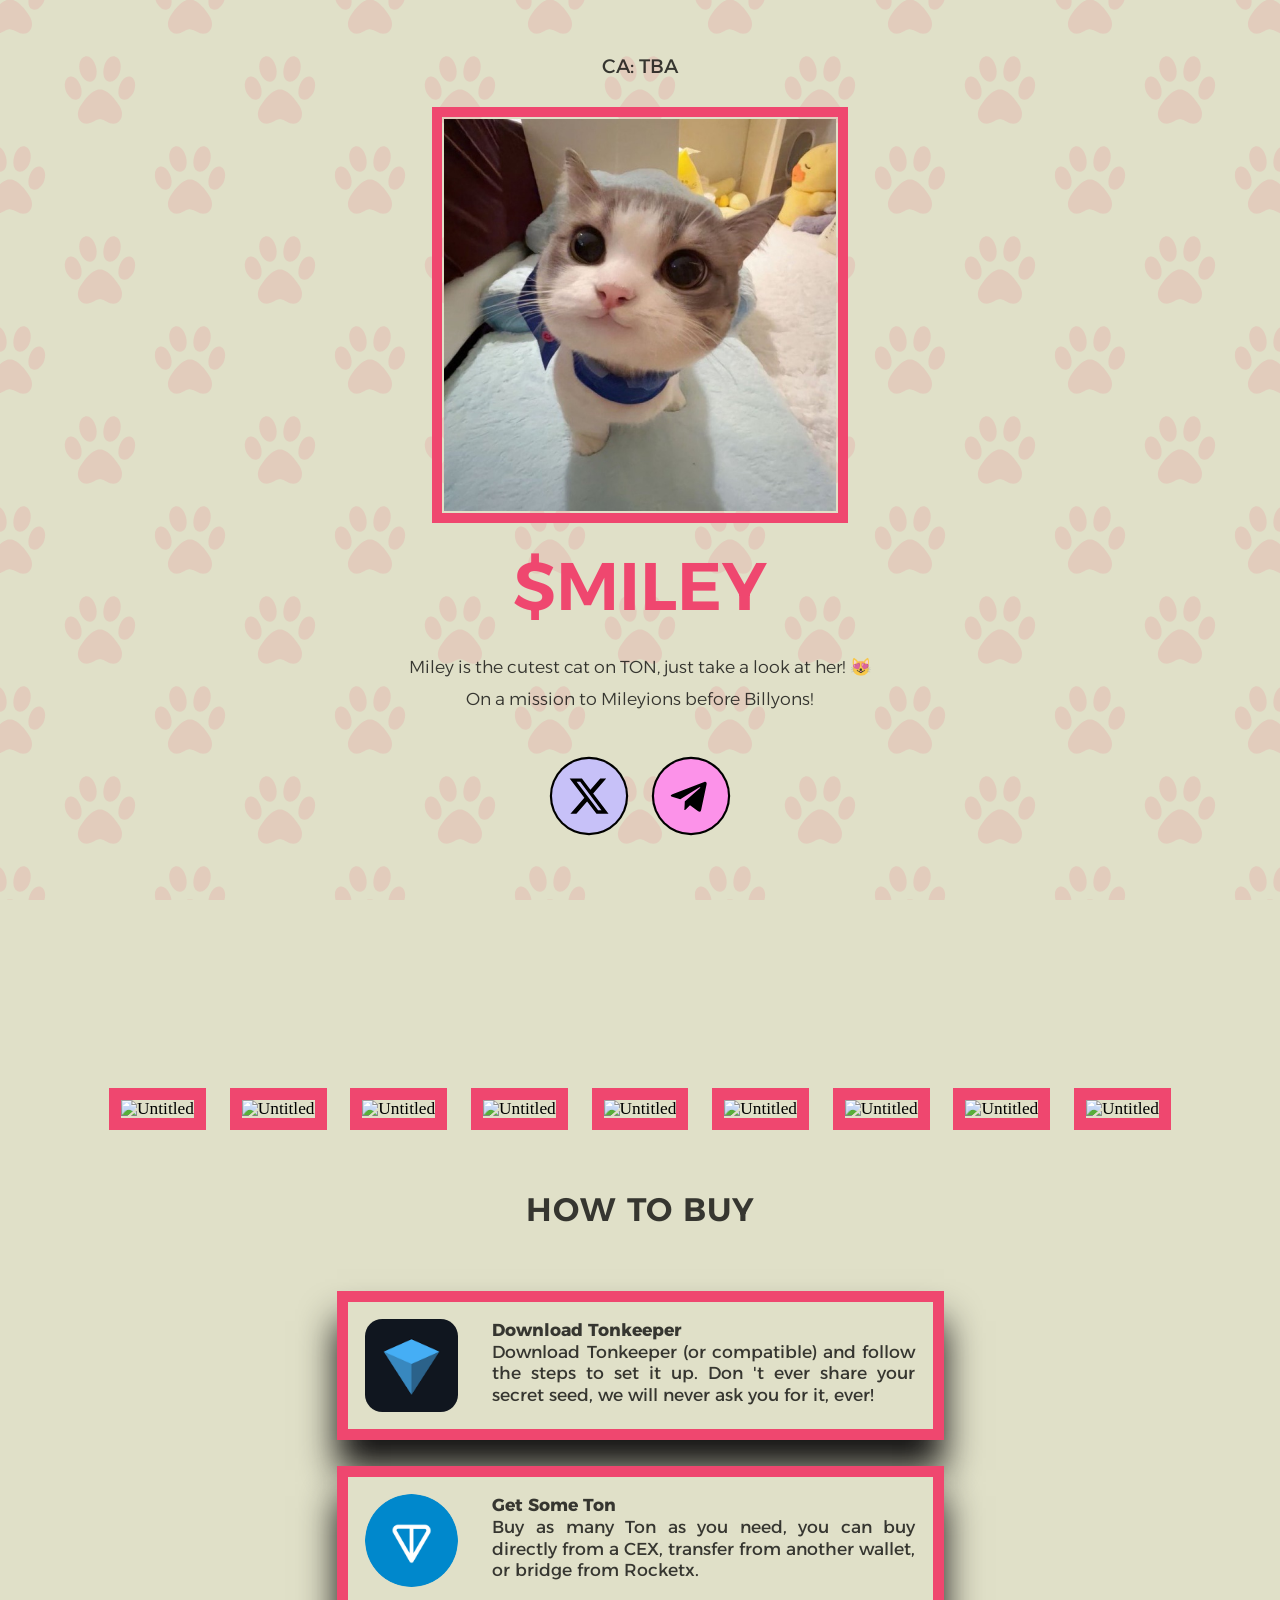
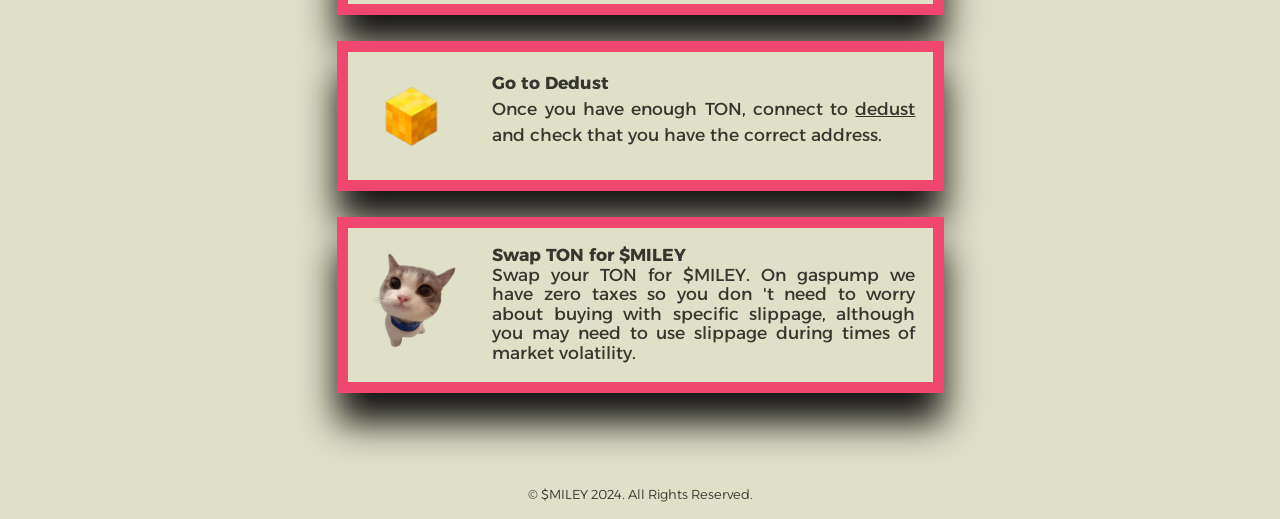
==== index.html @ 4795618c "minor fixes" ====
<!DOCTYPE HTML>
<html lang="en">
    <head>
        <title>miley</title>
        <meta charset="utf-8"/>
        <meta name="viewport" content="width=device-width,initial-scale=1"/>
        <meta name="color-scheme" content="light only"/>
        <meta name="description" content="miley on TON is here!"/>
        <meta property="og:site_name" content="miley"/>
        <meta property="og:title" content="miley"/>
        <meta property="og:type" content="website"/>
        <meta property="og:description" content="miley on TON is here!"/>
        <meta property="og:image" content="https://mileycat.carrd.co/assets/images/card.jpg?v=308803d4"/>
        <meta property="og:image:type" content="image/jpeg"/>
        <meta property="og:image:width" content="1280"/>
        <meta property="og:image:height" content="800"/>
        <meta property="og:url" content="https://mileycat.carrd.co"/>
        <meta property="twitter:card" content="summary_large_image"/>
        <link rel="canonical" href="https://mileycat.carrd.co"/>
        <link href="https://fonts.googleapis.com/css2?display=swap&family=Alexandria:ital,wght@0,300;0,400;0,600;0,700;0,900;1,300;1,400;1,600;1,700;1,900" rel="stylesheet" type="text/css"/>
        <style>
            html,body,div,span,applet,object,iframe,h1,h2,h3,h4,h5,h6,p,blockquote,pre,a,abbr,acronym,address,big,cite,code,del,dfn,em,img,ins,kbd,q,s,samp,small,strike,strong,sub,sup,tt,var,b,u,i,center,dl,dt,dd,ol,ul,li,fieldset,form,label,legend,table,caption,tbody,tfoot,thead,tr,th,td,article,aside,canvas,details,embed,figure,figcaption,footer,header,hgroup,menu,nav,output,ruby,section,summary,time,mark,audio,video {
                margin: 0;
                padding: 0;
                border: 0;
                font-size: 100%;
                font: inherit;
                vertical-align: baseline;
            }

            article,aside,details,figcaption,figure,footer,header,hgroup,menu,nav,section {
                display: block;
            }

            body {
                line-height: 1;
            }

            ol,ul {
                list-style: none;
            }

            blockquote,q {
                quotes: none;
            }

            blockquote:before,blockquote:after,q:before,q:after {
                content: '';
                content: none;
            }

            table {
                border-collapse: collapse;
                border-spacing: 0;
            }

            body {
                -webkit-text-size-adjust: none
            }

            mark {
                background-color: transparent;
                color: inherit
            }

            input::-moz-focus-inner {
                border: 0;
                padding: 0
            }

            input[type="text"],input[type="email"],select,textarea {
                -moz-appearance: none;
                -webkit-appearance: none;
                -ms-appearance: none;
                appearance: none
            }

            *, *:before, *:after {
                box-sizing: border-box;
            }

            body {
                line-height: 1.0;
                min-height: var(--viewport-height);
                min-width: 320px;
                overflow-x: hidden;
                word-wrap: break-word;
                background-color: #E0E0C8;
            }

            body:before {
                background-attachment: scroll;
                content: '';
                display: block;
                height: var(--background-height);
                left: 0;
                pointer-events: none;
                position: fixed;
                top: 0;
                transform: scale(1);
                width: 100vw;
                z-index: 0;
                background-image: url('data:image/svg+xml;charset=utf8,%3Csvg%20width%3D%22512%22%20height%3D%22512%22%20viewBox%3D%220%200%20512%20512%22%20xmlns%3D%22http%3A%2F%2Fwww.w3.org%2F2000%2Fsvg%22%3E%20%3Cstyle%20type%3D%22text%2Fcss%22%3E%20path%20%7B%20fill%3A%20rgba(239,71,111,0.129)%3B%20fill-rule%3A%20evenodd%3B%20clip-rule%3A%20evenodd%3B%20%7D%20%3C%2Fstyle%3E%20%3Cpath%20d%3D%22M352.9%2C258.5c-6.6%2C17.7-21.7%2C28.4-33.6%2C23.9c-11.9-4.5-13.8-22.4-7.2-40.1c6.6-17.7%2C19.3-28.4%2C31.2-23.9%20C355.2%2C222.9%2C359.5%2C240.8%2C352.9%2C258.5z%20M280.1%2C231.8c-13.3-3.4-17.5-22.2-12.5-41.8s17.6-32.8%2C30.9-29.4%20c13.3%2C3.4%2C19.9%2C22.2%2C14.8%2C41.8C308.2%2C222.1%2C293.3%2C235.2%2C280.1%2C231.8z%20M261.6%2C254.6c11.8%2C4.4%2C26.9%2C11.8%2C48%2C44.1%20c21.2%2C32.3-0.7%2C50.2-7.4%2C51.9s-14%2C3.2-30.9-6.4c-7.6-4.3-12.4-4.9-15.4-5.4c-3%2C0.5-7.8%2C1.1-15.4%2C5.4c-16.9%2C9.5-24.2%2C8.1-30.9%2C6.4%20s-28.5-19.7-7.4-51.9s36.3-39.7%2C48-44.1C251.4%2C254.3%2C260.6%2C254.3%2C261.6%2C254.6z%20M231.9%2C231.8c-13.3%2C3.4-28.1-9.7-33.2-29.4%20c-5.1-19.7%2C1.5-38.4%2C14.8-41.8c13.3-3.4%2C25.8%2C9.7%2C30.9%2C29.4C249.5%2C209.7%2C245.2%2C228.4%2C231.9%2C231.8z%20M192.7%2C282.4%20c-11.9%2C4.5-26.9-6.2-33.6-23.9c-6.6-17.7-2.4-35.6%2C9.5-40.1c11.9-4.5%2C24.6%2C6.2%2C31.2%2C23.9C206.6%2C260%2C204.6%2C277.9%2C192.7%2C282.4z%22%2F%3E%20%3Cpath%20d%3D%22M96.9%2C2.5c-6.6%2C17.7-21.7%2C28.4-33.6%2C23.9C51.4%2C21.9%2C49.4%2C4%2C56.1-13.7c6.6-17.7%2C19.3-28.4%2C31.2-23.9%20C99.2-33.1%2C103.5-15.2%2C96.9%2C2.5z%20M24.1-24.2C10.8-27.6%2C6.5-46.3%2C11.6-66s17.6-32.8%2C30.9-29.4C55.8-92%2C62.4-73.2%2C57.3-53.6%20C52.2-33.9%2C37.3-20.8%2C24.1-24.2z%20M5.6-1.4c11.8%2C4.4%2C26.9%2C11.8%2C48%2C44.1S53%2C92.9%2C46.3%2C94.7s-14%2C3.2-30.9-6.4C7.8%2C84%2C3%2C83.4%2C0%2C82.9%20c-3%2C0.5-7.8%2C1.1-15.4%2C5.4c-16.9%2C9.5-24.2%2C8.1-30.9%2C6.4S-74.8%2C75-53.7%2C42.7S-17.4%2C3-5.6-1.4C-4.6-1.7%2C4.6-1.7%2C5.6-1.4z%20M-24.1-24.2%20c-13.3%2C3.4-28.1-9.7-33.2-29.4c-5.1-19.7%2C1.5-38.4%2C14.8-41.8c13.3-3.4%2C25.8%2C9.7%2C30.9%2C29.4S-10.8-27.6-24.1-24.2z%20M-63.3%2C26.4%20c-11.9%2C4.5-26.9-6.2-33.6-23.9c-6.6-17.7-2.4-35.6%2C9.5-40.1c11.9-4.5%2C24.6%2C6.2%2C31.2%2C23.9C-49.4%2C4-51.4%2C21.9-63.3%2C26.4z%22%2F%3E%20%3Cpath%20d%3D%22M608.9%2C514.5c-6.6%2C17.7-21.7%2C28.4-33.6%2C23.9c-11.9-4.5-13.8-22.4-7.2-40.1c6.6-17.7%2C19.3-28.4%2C31.2-23.9%20C611.2%2C478.9%2C615.5%2C496.8%2C608.9%2C514.5z%20M536.1%2C487.8c-13.3-3.4-17.5-22.2-12.5-41.8c5.1-19.7%2C17.6-32.8%2C30.9-29.4%20c13.3%2C3.4%2C19.9%2C22.2%2C14.8%2C41.8C564.2%2C478.1%2C549.3%2C491.2%2C536.1%2C487.8z%20M517.6%2C510.6c11.8%2C4.4%2C26.9%2C11.8%2C48%2C44.1%20c21.2%2C32.3-0.7%2C50.2-7.4%2C51.9s-14%2C3.2-30.9-6.4c-7.6-4.3-12.4-4.9-15.4-5.4c-3%2C0.5-7.8%2C1.1-15.4%2C5.4c-16.9%2C9.5-24.2%2C8.1-30.9%2C6.4%20s-28.5-19.7-7.4-51.9s36.3-39.7%2C48-44.1C507.4%2C510.3%2C516.6%2C510.3%2C517.6%2C510.6z%20M487.9%2C487.8c-13.3%2C3.4-28.1-9.7-33.2-29.4%20c-5.1-19.7%2C1.5-38.4%2C14.8-41.8c13.3-3.4%2C25.8%2C9.7%2C30.9%2C29.4C505.5%2C465.7%2C501.2%2C484.4%2C487.9%2C487.8z%20M448.7%2C538.4%20c-11.9%2C4.5-26.9-6.2-33.6-23.9c-6.6-17.7-2.4-35.6%2C9.5-40.1c11.9-4.5%2C24.6%2C6.2%2C31.2%2C23.9C462.6%2C516%2C460.6%2C533.9%2C448.7%2C538.4z%22%2F%3E%20%3Cpath%20d%3D%22M608.9%2C2.5c-6.6%2C17.7-21.7%2C28.4-33.6%2C23.9c-11.9-4.5-13.8-22.4-7.2-40.1c6.6-17.7%2C19.3-28.4%2C31.2-23.9%20C611.2-33.1%2C615.5-15.2%2C608.9%2C2.5z%20M536.1-24.2c-13.3-3.4-17.5-22.2-12.5-41.8s17.6-32.8%2C30.9-29.4c13.3%2C3.4%2C19.9%2C22.2%2C14.8%2C41.8%20C564.2-33.9%2C549.3-20.8%2C536.1-24.2z%20M517.6-1.4c11.8%2C4.4%2C26.9%2C11.8%2C48%2C44.1c21.2%2C32.3-0.7%2C50.2-7.4%2C51.9s-14%2C3.2-30.9-6.4%20c-7.6-4.3-12.4-4.9-15.4-5.4c-3%2C0.5-7.8%2C1.1-15.4%2C5.4c-16.9%2C9.5-24.2%2C8.1-30.9%2C6.4s-28.5-19.7-7.4-51.9s36.3-39.7%2C48-44.1%20C507.4-1.7%2C516.6-1.7%2C517.6-1.4z%20M487.9-24.2c-13.3%2C3.4-28.1-9.7-33.2-29.4c-5.1-19.7%2C1.5-38.4%2C14.8-41.8%20c13.3-3.4%2C25.8%2C9.7%2C30.9%2C29.4S501.2-27.6%2C487.9-24.2z%20M448.7%2C26.4c-11.9%2C4.5-26.9-6.2-33.6-23.9c-6.6-17.7-2.4-35.6%2C9.5-40.1%20c11.9-4.5%2C24.6%2C6.2%2C31.2%2C23.9C462.6%2C4%2C460.6%2C21.9%2C448.7%2C26.4z%22%2F%3E%20%3Cpath%20d%3D%22M96.9%2C514.5c-6.6%2C17.7-21.7%2C28.4-33.6%2C23.9c-11.9-4.5-13.8-22.4-7.2-40.1c6.6-17.7%2C19.3-28.4%2C31.2-23.9%20C99.2%2C478.9%2C103.5%2C496.8%2C96.9%2C514.5z%20M24.1%2C487.8c-13.3-3.4-17.5-22.2-12.5-41.8c5.1-19.7%2C17.6-32.8%2C30.9-29.4%20c13.3%2C3.4%2C19.9%2C22.2%2C14.8%2C41.8C52.2%2C478.1%2C37.3%2C491.2%2C24.1%2C487.8z%20M5.6%2C510.6c11.8%2C4.4%2C26.9%2C11.8%2C48%2C44.1s-0.7%2C50.2-7.4%2C51.9%20s-14%2C3.2-30.9-6.4C7.8%2C596%2C3%2C595.4%2C0%2C594.9c-3%2C0.5-7.8%2C1.1-15.4%2C5.4c-16.9%2C9.5-24.2%2C8.1-30.9%2C6.4s-28.5-19.7-7.4-51.9%20s36.3-39.7%2C48-44.1C-4.6%2C510.3%2C4.6%2C510.3%2C5.6%2C510.6z%20M-24.1%2C487.8c-13.3%2C3.4-28.1-9.7-33.2-29.4c-5.1-19.7%2C1.5-38.4%2C14.8-41.8%20c13.3-3.4%2C25.8%2C9.7%2C30.9%2C29.4C-6.5%2C465.7-10.8%2C484.4-24.1%2C487.8z%20M-63.3%2C538.4c-11.9%2C4.5-26.9-6.2-33.6-23.9%20c-6.6-17.7-2.4-35.6%2C9.5-40.1c11.9-4.5%2C24.6%2C6.2%2C31.2%2C23.9C-49.4%2C516-51.4%2C533.9-63.3%2C538.4z%22%2F%3E%3C%2Fsvg%3E');
                background-size: 180px;
                background-position: center;
                background-repeat: repeat;
            }

            body:after {
                background-color: #F6FCF4;
                content: '';
                display: block;
                height: 100%;
                left: 0;
                opacity: 0;
                pointer-events: none;
                position: fixed;
                top: 0;
                transform: scale(1);
                transition: opacity 0.5s ease-in-out 0s, visibility 0.5s 0s;
                visibility: hidden;
                width: 100%;
                z-index: 1;
            }

            body.is-loading:after {
                opacity: 1;
                visibility: visible;
            }

            :root {
                --background-height: 100vh;
                --site-language-alignment: left;
                --site-language-direction: ltr;
                --site-language-flex-alignment: flex-start;
                --site-language-indent-left: 1;
                --site-language-indent-right: 0;
                --site-language-margin-left: 0;
                --site-language-margin-right: auto;
                --viewport-height: 100vh;
            }

            html {
                font-size: 18pt;
            }

            u {
                text-decoration: underline;
            }

            strong {
                color: inherit;
                font-weight: bolder;
            }

            em {
                font-style: italic;
            }

            code {
                background-color: rgba(144,144,144,0.25);
                border-radius: 0.25em;
                font-family: 'Lucida Console', 'Courier New', monospace;
                font-size: 0.9em;
                font-weight: normal;
                letter-spacing: 0;
                margin: 0 0.25em;
                padding: 0.25em 0.5em;
                text-indent: 0;
            }

            mark {
                background-color: rgba(144,144,144,0.25);
            }

            spoiler-text {
                -webkit-text-stroke: 0;
                background-color: rgba(32,32,32,0.75);
                text-shadow: none;
                text-stroke: 0;
                color: transparent;
                cursor: pointer;
                transition: color 0.1s ease-in-out;
            }

            spoiler-text.active {
                color: #FFFFFF;
                cursor: text;
            }

            s {
                text-decoration: line-through;
            }

            sub {
                font-size: smaller;
                vertical-align: sub;
            }

            sup {
                font-size: smaller;
                vertical-align: super;
            }

            a {
                color: inherit;
                text-decoration: underline;
                transition: color 0.25s ease;
            }

            a[onclick]:not([href]) {
                cursor: pointer;
            }

            deferred-script {
                display: none;
            }

            #wrapper {
                -webkit-overflow-scrolling: touch;
                align-items: center;
                display: flex;
                flex-direction: column;
                justify-content: center;
                min-height: var(--viewport-height);
                overflow: hidden;
                position: relative;
                z-index: 2;
            }

            #main {
                --alignment: center;
                --flex-alignment: center;
                --indent-left: 1;
                --indent-right: 1;
                --margin-left: auto;
                --margin-right: auto;
                --border-radius-tl: 0;
                --border-radius-tr: 0;
                --border-radius-br: 0;
                --border-radius-bl: 0;
                align-items: center;
                display: flex;
                flex-grow: 0;
                flex-shrink: 0;
                justify-content: center;
                max-width: 100%;
                position: relative;
                text-align: var(--alignment);
                z-index: 1;
                transition: opacity 0.5s ease-in-out 0s;
            }

            #main > .inner {
                --padding-horizontal: 3rem;
                --padding-vertical: 3rem;
                --spacing: 1.5rem;
                --width: 35rem;
                border-radius: var(--border-radius-tl) var(--border-radius-tr) var(--border-radius-br) var(--border-radius-bl);
                max-width: 100%;
                position: relative;
                width: var(--width);
                z-index: 1;
                padding: var(--padding-vertical) var(--padding-horizontal);
            }

            #main > .inner > * {
                margin-top: var(--spacing);
                margin-bottom: var(--spacing);
            }

            #main > .inner > :first-child {
                margin-top: 0 !important;
            }

            #main > .inner > :last-child {
                margin-bottom: 0 !important;
            }

            #main > .inner > .full {
                margin-left: calc(var(--padding-horizontal) * -1);
                max-width: calc(100% + calc(var(--padding-horizontal) * 2) + 0.4725px);
                width: calc(100% + calc(var(--padding-horizontal) * 2) + 0.4725px);
            }

            #main > .inner > .full:first-child {
                border-top-left-radius: inherit;
                border-top-right-radius: inherit;
                margin-top: calc(var(--padding-vertical) * -1) !important;
            }

            #main > .inner > .full:last-child {
                border-bottom-left-radius: inherit;
                border-bottom-right-radius: inherit;
                margin-bottom: calc(var(--padding-vertical) * -1) !important;
            }

            #main > .inner > .full.screen {
                border-radius: 0 !important;
                max-width: 100vw;
                position: relative;
                width: 100vw;
                left: 50%;
                margin-left: -50vw;
                right: auto;
            }

            body.is-loading #main {
                opacity: 0;
            }

            body #wrapper:after {
                background-position: center;
                background-repeat: no-repeat;
                background-size: contain;
                content: '';
                display: block;
                height: 4.5rem;
                left: calc(50% - 2.25rem);
                opacity: 0;
                pointer-events: none;
                position: fixed;
                top: calc(50% - 2.25rem);
                transition: opacity 1s ease, visibility 1s;
                visibility: hidden;
                width: 4.5rem;
                z-index: 100000;
            }

            body.is-loading {
                pointer-events: none;
            }

            body.is-loading.with-loader #wrapper:after {
                background-image: url('[data-uri]');
                opacity: 1;
                transform: scale(1.0);
                visibility: visible;
            }

            body.is-playing.with-loader #wrapper:after {
                opacity: 0;
                transform: scale(0.5);
                transition: opacity 0.25s ease, transform 0.75s ease, visibility 0.25s;
                visibility: hidden;
            }

            body.is-instant #main, body.is-instant #main > .inner > *,body.is-instant #main > .inner > section > * {
                transition: none !important;
            }

            body.is-instant:after {
                display: none !important;
                transition: none !important;
            }

            h1, h2, h3, p {
                direction: var(--site-language-direction);
                position: relative;
            }

            h1 span.p, h2 span.p, h3 span.p, p span.p {
                display: block;
                position: relative;
            }

            h1 span[style], h2 span[style], h3 span[style], p span[style], h1 strong, h2 strong, h3 strong, p strong, h1 a, h2 a, h3 a, p a, h1 code, h2 code, h3 code, p code, h1 mark, h2 mark, h3 mark, p mark, h1 spoiler-text, h2 spoiler-text, h3 spoiler-text, p spoiler-text {
                -webkit-text-fill-color: currentcolor;
            }

            #text01 {
                color: rgba(0,0,0,0.761);
                font-family: 'Alexandria', sans-serif;
                font-size: 1.125em;
                line-height: 1.5;
                font-weight: 300;
            }

            #text01 a {
                text-decoration: underline;
            }

            #text01 a:hover {
                text-decoration: none;
            }

            #text01 span.p:nth-child(n + 2) {
                margin-top: 1rem;
            }

            #text04 {
                color: #EF476F;
                font-family: 'Alexandria', sans-serif;
                font-size: 3.875em;
                line-height: 1.125;
                font-weight: 600;
            }

            #text04 mark {
                color: #C387B6;
                background-color: transparent;
            }

            #text04 a {
                text-decoration: none;
            }

            #text04 a:hover {
                text-decoration: underline;
            }

            #text04 span.p:nth-child(n + 2) {
                margin-top: 1rem;
            }

            #text07 {
                color: rgba(0,0,0,0.761);
                font-family: 'Alexandria', sans-serif;
                font-size: 1em;
                line-height: 1.875;
                font-weight: 300;
            }

            #text07 a {
                text-decoration: underline;
            }

            #text07 a:hover {
                text-decoration: none;
            }

            #text07 span.p:nth-child(n + 2) {
                margin-top: 1rem;
            }

            #text02:not(:first-child) {
                margin-top: 3rem !important;
            }

            #text02:not(:last-child) {
                margin-bottom: 3rem !important;
            }

            #text02 {
                color: rgba(0,0,0,0.761);
                font-family: 'Alexandria', sans-serif;
                letter-spacing: 0.05rem;
                width: calc(100% + 0.05rem);
                font-size: 1.875em;
                line-height: 1.75;
                font-weight: 600;
            }

            #text02 a {
                text-decoration: underline;
            }

            #text02 a:hover {
                text-decoration: none;
            }

            #text02 span.p:nth-child(n + 2) {
                margin-top: 1rem;
            }

            #text03 {
                text-align: justify;
                color: rgba(0,0,0,0.761);
                font-family: 'Alexandria', sans-serif;
                font-size: 1em;
                line-height: 1.125;
                font-weight: 400;
            }

            #text03 a {
                text-decoration: underline;
            }

            #text03 a:hover {
                text-decoration: none;
            }

            #text03 span.p:nth-child(n + 2) {
                margin-top: 1rem;
            }

            #text06 {
                text-align: justify;
                color: rgba(0,0,0,0.761);
                font-family: 'Alexandria', sans-serif;
                font-size: 1em;
                line-height: 1.5;
                font-weight: 400;
            }

            #text06 a {
                text-decoration: underline;
            }

            #text06 a:hover {
                text-decoration: none;
            }

            #text06 span.p:nth-child(n + 2) {
                margin-top: 1rem;
            }

            #text08 {
                text-align: justify;
                color: rgba(0,0,0,0.761);
                font-family: 'Alexandria', sans-serif;
                font-size: 1em;
                line-height: 1.25;
                font-weight: 400;
            }

            #text08 a {
                text-decoration: underline;
            }

            #text08 a:hover {
                text-decoration: none;
            }

            #text08 span.p:nth-child(n + 2) {
                margin-top: 1rem;
            }

            #text05 {
                text-align: justify;
                color: rgba(0,0,0,0.761);
                font-family: 'Alexandria', sans-serif;
                font-size: 1em;
                line-height: 1.25;
                font-weight: 400;
            }

            #text05 a {
                text-decoration: underline;
            }

            #text05 a:hover {
                text-decoration: none;
            }

            #text05 span.p:nth-child(n + 2) {
                margin-top: 1rem;
            }

            #text09 {
                text-align: center;
                color: rgba(0,0,0,0.761);
                font-family: 'Alexandria', sans-serif;
                font-size: 0.75em;
                line-height: 1.25;
                font-weight: 300;
            }

            #text09 a {
                text-decoration: underline;
            }

            #text09 a:hover {
                text-decoration: none;
            }

            #text09 span.p:nth-child(n + 2) {
                margin-top: 1rem;
            }

            .image {
                display: block;
                line-height: 0;
                max-width: 100%;
                position: relative;
            }

            .image .frame {
                -webkit-backface-visibility: hidden;
                -webkit-transform: translate3d(0, 0, 0);
                display: inline-block;
                max-width: 100%;
                overflow: hidden;
                vertical-align: top;
                width: 100%;
            }

            .image .frame img {
                border-radius: 0 !important;
                max-width: 100%;
                vertical-align: top;
                width: inherit;
            }

            .image.full .frame {
                display: block;
            }

            .image.full:first-child .frame {
                border-top-left-radius: inherit;
                border-top-right-radius: inherit;
            }

            .image.full:last-child .frame {
                border-bottom-left-radius: inherit;
                border-bottom-right-radius: inherit;
            }

            #image01 .frame {
                width: 24rem;
                border-color: #EF476F;
                border-style: solid;
                border-width: 10px;
                transition: transform 0.375s ease, z-index 0.375s ease;
            }

            #image01 img {
                border-radius: inherit !important;
                padding: 0.125rem;
            }

            #image01 .frame:hover {
                transform: rotate(8.25deg);
                z-index: 1;
            }

            #image02 {
                text-align: left;
            }

            #image02:not(:first-child) {
                margin-top: 1rem !important;
            }

            #image02:not(:last-child) {
                margin-bottom: 1rem !important;
            }

            #image02 .frame {
                width: 5.625rem;
                border-radius: 1rem;
                transition: transform 0.375s ease, z-index 0.375s ease;
            }

            #image02 .frame:hover {
                transform: rotate(8.25deg);
                z-index: 1;
            }

            #image03 .frame {
                width: 5.625rem;
                height: 6.875rem;
                border-radius: 1rem;
                transition: transform 0.375s ease, z-index 0.375s ease;
            }

            #image03 img {
                height: 100% !important;
                object-fit: cover;
                object-position: center;
                width: 100% !important;
            }

            #image03 .frame:hover {
                transform: rotate(8.25deg);
                z-index: 1;
            }

            #image04 {
                text-align: left;
            }

            #image04:not(:first-child) {
                margin-top: 1rem !important;
            }

            #image04:not(:last-child) {
                margin-bottom: 1rem !important;
            }

            #image04 .frame {
                width: 5.625rem;
                border-radius: 1rem;
                transition: transform 0.375s ease, z-index 0.375s ease;
            }

            #image04 .frame:hover {
                transform: rotate(8.25deg);
                z-index: 1;
            }

            #image05 {
                text-align: left;
            }

            #image05:not(:first-child) {
                margin-top: 1rem !important;
            }

            #image05:not(:last-child) {
                margin-bottom: 1rem !important;
            }

            #image05 .frame {
                width: 5.625rem;
                border-radius: 100%;
                transition: transform 0.375s ease, z-index 0.375s ease;
            }

            #image05 .frame:hover {
                transform: rotate(8.25deg);
                z-index: 1;
            }

            .icons {
                display: flex;
                flex-wrap: wrap;
                justify-content: var(--flex-alignment);
                letter-spacing: 0;
                padding: 0;
            }

            .icons li {
                position: relative;
                z-index: 1;
            }

            .icons li a {
                align-items: center;
                display: flex;
                justify-content: center;
            }

            .icons li a svg {
                display: block;
                position: relative;
            }

            .icons li a + svg {
                display: block;
                height: 100%;
                left: 0;
                pointer-events: none;
                position: absolute;
                top: 0;
                width: 100%;
                z-index: -1;
            }

            .icons li a .label {
                display: none;
            }

            #icons02 {
                font-size: 2.125em;
                gap: 1.625rem;
            }

            #icons02:not(:first-child) {
                margin-top: 2.5rem !important;
            }

            #icons02:not(:last-child) {
                margin-bottom: 2.5rem !important;
            }

            #icons02 li a {
                border-radius: 100%;
                height: 2em;
                width: 2em;
                transition: transform 0.375s ease, color 0.375s ease, background-color 0.375s ease, border-color 0.375s ease;
            }

            #icons02 li a svg {
                height: 60%;
                width: 60%;
                transition: fill 0.375s ease;
            }

            #icons02 a {
                background-color: #FFFFFF;
                box-shadow: 0rem 0rem 0rem 0.125rem #000000;
            }

            #icons02 a svg {
                fill: #000000;
            }

            #icons02 li a + svg {
                transition: transform 0.375s ease, fill 0.375s ease, stroke 0.375s ease;
            }

            #icons02 li a:hover {
                transform: scale(1.1125);
            }

            #icons02 li a:hover + svg {
                transform: scale(1.1125);
            }

            #icons02 .n01 {
                background-color: #C7C1F8;
            }

            #icons02 .n02 {
                background-color: #FC92E9;
            }

            .buttons {
                cursor: default;
                display: flex;
                justify-content: var(--flex-alignment);
                letter-spacing: 0;
                padding: 0;
            }

            .buttons li {
                max-width: 100%;
                text-align: var(--alignment);
            }

            .buttons li a {
                align-items: center;
                justify-content: center;
                max-width: 100%;
                text-align: center;
                text-decoration: none;
                vertical-align: middle;
                white-space: nowrap;
            }

            #buttons01 {
                gap: 1.75rem;
                flex-direction: row;
                flex-wrap: wrap;
            }

            #buttons01:not(:first-child) {
                margin-top: 2.5rem !important;
            }

            #buttons01:not(:last-child) {
                margin-bottom: 2.5rem !important;
            }

            #buttons01 li a {
                display: inline-flex;
                width: 100vw;
                height: 4rem;
                line-height: 4rem;
                padding: 0 2rem;
                vertical-align: middle;
                text-transform: uppercase;
                font-family: 'Alexandria', sans-serif;
                font-size: 1.125em;
                font-weight: 600;
                border-radius: 2.5rem;
                box-shadow: 0rem 0rem 0rem 0.125rem #000000;
                flex-direction: row-reverse;
                justify-content: flex-end;
                transition: transform 0.125s ease, color 0.125s ease, background-color 0.125s ease, border-color 0.125s ease;
            }

            #buttons01 li a svg {
                display: block;
                fill: #000000;
                flex-grow: 0;
                flex-shrink: 0;
                height: 100%;
                min-width: 18px;
                width: 1.25em;
                margin-left: 0.75rem;
                margin-right: calc(-0.125em + 0rem);
                transition: fill 0.125s ease;
            }

            #buttons01 li a .label {
                direction: var(--site-language-direction);
                overflow: hidden;
                flex-grow: 1;
                flex-shrink: 1;
                text-align: left;
                width: 100%;
            }

            #buttons01 .button {
                background-color: #FFFFFF;
                color: #000000;
            }

            #buttons01 .button svg {
                fill: #000000;
            }

            #buttons01 li a:hover {
                transform: scale(1.0425);
            }

            #buttons01 .n01 {
                background-color: #FDD304;
            }

            #buttons01 .n02 {
                background-color: #00F0FF;
            }

            .gallery .inner {
                display: inline-block;
                max-width: 100%;
                vertical-align: middle;
            }

            .gallery ul {
                display: flex;
                flex-wrap: wrap;
                justify-content: var(--flex-alignment);
            }

            .gallery ul li {
                position: relative;
            }

            .gallery ul li .thumbnail {
                border-radius: inherit;
                position: relative;
            }

            .gallery ul li .frame {
                -webkit-backface-visibility: hidden;
                -webkit-transform: translate3d(0, 0, 0);
                display: inline-block;
                overflow: hidden;
                vertical-align: top;
            }

            .gallery ul li img {
                margin: 0;
                max-width: 100%;
                vertical-align: top;
                width: auto;
            }

            .gallery ul li .caption {
                width: 100%;
            }

            .gallery ul li .caption p {
                width: 100%;
            }

            .gallery ul li .caption a, .gallery ul li .caption spoiler-text {
                pointer-events: auto;
            }

            #gallery01 {
                text-align: center;
            }

            #gallery01:not(:first-child) {
                margin-top: 1.25rem !important;
            }

            #gallery01:not(:last-child) {
                margin-bottom: 1.25rem !important;
            }

            #gallery01 .inner {
                max-width: 100%;
            }

            #gallery01 ul {
                justify-content: center;
                gap: 1.375rem;
            }

            #gallery01 ul li {
                border-radius: 0rem;
                display: inline-block;
            }

            #gallery01 ul li .frame {
                border-radius: 0rem;
                border-color: #EF476F;
                border-style: solid;
                border-width: 12px;
            }

            #gallery01 ul li .thumbnail {
                display: block;
                transition: transform 0.25s ease, z-index 0.25s ease;
            }

            #gallery01 ul li img {
                height: auto;
                max-height: 18rem;
            }

            #gallery01 ul li .thumbnail:hover {
                transform: scale(1.1125);
                z-index: 1;
            }

            .container {
                position: relative;
            }

            .container > .wrapper {
                vertical-align: top;
                position: relative;
                max-width: 100%;
                border-radius: inherit;
            }

            .container > .wrapper > .inner {
                vertical-align: top;
                position: relative;
                max-width: 100%;
                border-radius: inherit;
                text-align: var(--alignment);
            }

            #main .container.full:first-child > .wrapper {
                border-top-left-radius: inherit;
                border-top-right-radius: inherit;
            }

            #main .container.full:last-child > .wrapper {
                border-bottom-left-radius: inherit;
                border-bottom-right-radius: inherit;
            }

            #main .container.full:first-child > .wrapper > .inner {
                border-top-left-radius: inherit;
                border-top-right-radius: inherit;
            }

            #main .container.full:last-child > .wrapper > .inner {
                border-bottom-left-radius: inherit;
                border-bottom-right-radius: inherit;
            }

            #container01 {
                display: flex;
                width: 100%;
                align-items: center;
                justify-content: center;
                background-color: #E0E0C8;
                border-color: #EF476F;
                border-style: solid;
                border-width: 11px;
                box-shadow: 0rem 1.75rem 2rem 0rem #141313;
            }

            #container01 > .wrapper > .inner {
                --gutters: 2rem;
                --padding-horizontal: 1rem;
                --padding-vertical: 1rem;
                padding: var(--padding-vertical) var(--padding-horizontal);
            }

            #container01 > .wrapper {
                max-width: 50rem;
                width: 100%;
            }

            #container01.default > .wrapper > .inner > * {
                margin-bottom: var(--spacing);
                margin-top: var(--spacing);
            }

            #container01.default > .wrapper > .inner > *:first-child {
                margin-top: 0 !important;
            }

            #container01.default > .wrapper > .inner > *:last-child {
                margin-bottom: 0 !important;
            }

            #container01.columns > .wrapper > .inner {
                flex-wrap: wrap;
                display: flex;
                align-items: flex-start;
            }

            #container01.columns > .wrapper > .inner > * {
                flex-grow: 0;
                flex-shrink: 0;
                max-width: 100%;
                text-align: var(--alignment);
                padding: 0 0 0 var(--gutters);
            }

            #container01.columns > .wrapper > .inner > * > * {
                margin-bottom: var(--spacing);
                margin-top: var(--spacing);
            }

            #container01.columns > .wrapper > .inner > * > *:first-child {
                margin-top: 0 !important;
            }

            #container01.columns > .wrapper > .inner > * > *:last-child {
                margin-bottom: 0 !important;
            }

            #container01.columns > .wrapper > .inner > *:first-child {
                margin-left: calc(var(--gutters) * -1);
            }

            #container01.default > .wrapper > .inner > .full {
                margin-left: calc(var(--padding-horizontal) * -1);
                max-width: none !important;
                width: calc(100% + (var(--padding-horizontal) * 2) + 0.4725px);
            }

            #container01.default > .wrapper > .inner > .full:first-child {
                margin-top: calc(var(--padding-vertical) * -1) !important;
                border-top-left-radius: inherit;
                border-top-right-radius: inherit;
            }

            #container01.default > .wrapper > .inner > .full:last-child {
                margin-bottom: calc(var(--padding-vertical) * -1) !important;
                border-bottom-left-radius: inherit;
                border-bottom-right-radius: inherit;
            }

            #container01.columns > .wrapper > .inner > div > .full {
                margin-left: calc(var(--gutters) * -0.5);
                max-width: none !important;
                width: calc(100% + var(--gutters) + 0.4725px);
            }

            #container01.columns > .wrapper > .inner > div:first-child > .full {
                margin-left: calc(var(--padding-horizontal) * -1);
                width: calc(100% + var(--padding-horizontal) + calc(var(--gutters) * 0.5) + 0.4725px);
            }

            #container01.columns > .wrapper > .inner > div:last-child > .full {
                width: calc(100% + var(--padding-horizontal) + calc(var(--gutters) * 0.5) + 0.4725px);
            }

            #container01.columns > .wrapper > .inner > div > .full:first-child {
                margin-top: calc(var(--padding-vertical) * -1) !important;
            }

            #container01.columns > .wrapper > .inner > div > .full:last-child {
                margin-bottom: calc(var(--padding-vertical) * -1) !important;
            }

            #container01.columns > .wrapper > .inner > div:first-child, #container01.columns > .wrapper > .inner > div:first-child > .full:first-child {
                border-top-left-radius: inherit;
            }

            #container01.columns > .wrapper > .inner > div:last-child, #container01.columns > .wrapper > .inner > div:last-child > .full:first-child {
                border-top-right-radius: inherit;
            }

            #container01.columns > .wrapper > .inner > .full {
                align-self: stretch;
            }

            #container01.columns > .wrapper > .inner > .full:first-child {
                border-bottom-left-radius: inherit;
                border-top-left-radius: inherit;
            }

            #container01.columns > .wrapper > .inner > .full:last-child {
                border-bottom-right-radius: inherit;
                border-top-right-radius: inherit;
            }

            #container01.columns > .wrapper > .inner > .full > .full:first-child:last-child {
                border-radius: inherit;
                height: calc(100% + (var(--padding-vertical) * 2));
            }

            #container01.columns > .wrapper > .inner > .full > .full:first-child:last-child > * {
                border-radius: inherit;
                height: 100%;
                position: absolute;
                width: 100%;
            }

            #container01 > .wrapper > .inner > :nth-child(1) {
                width: calc(20% + (var(--gutters) / 2));
            }

            #container01 > .wrapper > .inner > :nth-child(2) {
                width: calc(80% + (var(--gutters) / 2));
            }

            #container04 {
                display: flex;
                width: 100%;
                align-items: center;
                justify-content: center;
                background-color: #E0E0C8;
                border-color: #EF476F;
                border-style: solid;
                border-width: 11px;
                box-shadow: 0rem 1.75rem 2rem 0rem #141313;
            }

            #container04 > .wrapper > .inner {
                --gutters: 2rem;
                --padding-horizontal: 1rem;
                --padding-vertical: 1rem;
                padding: var(--padding-vertical) var(--padding-horizontal);
            }

            #container04 > .wrapper {
                max-width: 50rem;
                width: 100%;
            }

            #container04.default > .wrapper > .inner > * {
                margin-bottom: var(--spacing);
                margin-top: var(--spacing);
            }

            #container04.default > .wrapper > .inner > *:first-child {
                margin-top: 0 !important;
            }

            #container04.default > .wrapper > .inner > *:last-child {
                margin-bottom: 0 !important;
            }

            #container04.columns > .wrapper > .inner {
                flex-wrap: wrap;
                display: flex;
                align-items: flex-start;
            }

            #container04.columns > .wrapper > .inner > * {
                flex-grow: 0;
                flex-shrink: 0;
                max-width: 100%;
                text-align: var(--alignment);
                padding: 0 0 0 var(--gutters);
            }

            #container04.columns > .wrapper > .inner > * > * {
                margin-bottom: var(--spacing);
                margin-top: var(--spacing);
            }

            #container04.columns > .wrapper > .inner > * > *:first-child {
                margin-top: 0 !important;
            }

            #container04.columns > .wrapper > .inner > * > *:last-child {
                margin-bottom: 0 !important;
            }

            #container04.columns > .wrapper > .inner > *:first-child {
                margin-left: calc(var(--gutters) * -1);
            }

            #container04.default > .wrapper > .inner > .full {
                margin-left: calc(var(--padding-horizontal) * -1);
                max-width: none !important;
                width: calc(100% + (var(--padding-horizontal) * 2) + 0.4725px);
            }

            #container04.default > .wrapper > .inner > .full:first-child {
                margin-top: calc(var(--padding-vertical) * -1) !important;
                border-top-left-radius: inherit;
                border-top-right-radius: inherit;
            }

            #container04.default > .wrapper > .inner > .full:last-child {
                margin-bottom: calc(var(--padding-vertical) * -1) !important;
                border-bottom-left-radius: inherit;
                border-bottom-right-radius: inherit;
            }

            #container04.columns > .wrapper > .inner > div > .full {
                margin-left: calc(var(--gutters) * -0.5);
                max-width: none !important;
                width: calc(100% + var(--gutters) + 0.4725px);
            }

            #container04.columns > .wrapper > .inner > div:first-child > .full {
                margin-left: calc(var(--padding-horizontal) * -1);
                width: calc(100% + var(--padding-horizontal) + calc(var(--gutters) * 0.5) + 0.4725px);
            }

            #container04.columns > .wrapper > .inner > div:last-child > .full {
                width: calc(100% + var(--padding-horizontal) + calc(var(--gutters) * 0.5) + 0.4725px);
            }

            #container04.columns > .wrapper > .inner > div > .full:first-child {
                margin-top: calc(var(--padding-vertical) * -1) !important;
            }

            #container04.columns > .wrapper > .inner > div > .full:last-child {
                margin-bottom: calc(var(--padding-vertical) * -1) !important;
            }

            #container04.columns > .wrapper > .inner > div:first-child, #container04.columns > .wrapper > .inner > div:first-child > .full:first-child {
                border-top-left-radius: inherit;
            }

            #container04.columns > .wrapper > .inner > div:last-child, #container04.columns > .wrapper > .inner > div:last-child > .full:first-child {
                border-top-right-radius: inherit;
            }

            #container04.columns > .wrapper > .inner > .full {
                align-self: stretch;
            }

            #container04.columns > .wrapper > .inner > .full:first-child {
                border-bottom-left-radius: inherit;
                border-top-left-radius: inherit;
            }

            #container04.columns > .wrapper > .inner > .full:last-child {
                border-bottom-right-radius: inherit;
                border-top-right-radius: inherit;
            }

            #container04.columns > .wrapper > .inner > .full > .full:first-child:last-child {
                border-radius: inherit;
                height: calc(100% + (var(--padding-vertical) * 2));
            }

            #container04.columns > .wrapper > .inner > .full > .full:first-child:last-child > * {
                border-radius: inherit;
                height: 100%;
                position: absolute;
                width: 100%;
            }

            #container04 > .wrapper > .inner > :nth-child(1) {
                width: calc(20% + (var(--gutters) / 2));
            }

            #container04 > .wrapper > .inner > :nth-child(2) {
                width: calc(80% + (var(--gutters) / 2));
            }

            #container03 {
                display: flex;
                width: 100%;
                align-items: center;
                justify-content: center;
                background-color: #E0E0C8;
                border-color: #EF476F;
                border-style: solid;
                border-width: 11px;
                box-shadow: 0rem 1.75rem 2rem 0rem #141313;
            }

            #container03 > .wrapper > .inner {
                --gutters: 2rem;
                --padding-horizontal: 1rem;
                --padding-vertical: 1rem;
                padding: var(--padding-vertical) var(--padding-horizontal);
            }

            #container03 > .wrapper {
                max-width: 50rem;
                width: 100%;
            }

            #container03.default > .wrapper > .inner > * {
                margin-bottom: var(--spacing);
                margin-top: var(--spacing);
            }

            #container03.default > .wrapper > .inner > *:first-child {
                margin-top: 0 !important;
            }

            #container03.default > .wrapper > .inner > *:last-child {
                margin-bottom: 0 !important;
            }

            #container03.columns > .wrapper > .inner {
                flex-wrap: wrap;
                display: flex;
                align-items: flex-start;
            }

            #container03.columns > .wrapper > .inner > * {
                flex-grow: 0;
                flex-shrink: 0;
                max-width: 100%;
                text-align: var(--alignment);
                padding: 0 0 0 var(--gutters);
            }

            #container03.columns > .wrapper > .inner > * > * {
                margin-bottom: var(--spacing);
                margin-top: var(--spacing);
            }

            #container03.columns > .wrapper > .inner > * > *:first-child {
                margin-top: 0 !important;
            }

            #container03.columns > .wrapper > .inner > * > *:last-child {
                margin-bottom: 0 !important;
            }

            #container03.columns > .wrapper > .inner > *:first-child {
                margin-left: calc(var(--gutters) * -1);
            }

            #container03.default > .wrapper > .inner > .full {
                margin-left: calc(var(--padding-horizontal) * -1);
                max-width: none !important;
                width: calc(100% + (var(--padding-horizontal) * 2) + 0.4725px);
            }

            #container03.default > .wrapper > .inner > .full:first-child {
                margin-top: calc(var(--padding-vertical) * -1) !important;
                border-top-left-radius: inherit;
                border-top-right-radius: inherit;
            }

            #container03.default > .wrapper > .inner > .full:last-child {
                margin-bottom: calc(var(--padding-vertical) * -1) !important;
                border-bottom-left-radius: inherit;
                border-bottom-right-radius: inherit;
            }

            #container03.columns > .wrapper > .inner > div > .full {
                margin-left: calc(var(--gutters) * -0.5);
                max-width: none !important;
                width: calc(100% + var(--gutters) + 0.4725px);
            }

            #container03.columns > .wrapper > .inner > div:first-child > .full {
                margin-left: calc(var(--padding-horizontal) * -1);
                width: calc(100% + var(--padding-horizontal) + calc(var(--gutters) * 0.5) + 0.4725px);
            }

            #container03.columns > .wrapper > .inner > div:last-child > .full {
                width: calc(100% + var(--padding-horizontal) + calc(var(--gutters) * 0.5) + 0.4725px);
            }

            #container03.columns > .wrapper > .inner > div > .full:first-child {
                margin-top: calc(var(--padding-vertical) * -1) !important;
            }

            #container03.columns > .wrapper > .inner > div > .full:last-child {
                margin-bottom: calc(var(--padding-vertical) * -1) !important;
            }

            #container03.columns > .wrapper > .inner > div:first-child, #container03.columns > .wrapper > .inner > div:first-child > .full:first-child {
                border-top-left-radius: inherit;
            }

            #container03.columns > .wrapper > .inner > div:last-child, #container03.columns > .wrapper > .inner > div:last-child > .full:first-child {
                border-top-right-radius: inherit;
            }

            #container03.columns > .wrapper > .inner > .full {
                align-self: stretch;
            }

            #container03.columns > .wrapper > .inner > .full:first-child {
                border-bottom-left-radius: inherit;
                border-top-left-radius: inherit;
            }

            #container03.columns > .wrapper > .inner > .full:last-child {
                border-bottom-right-radius: inherit;
                border-top-right-radius: inherit;
            }

            #container03.columns > .wrapper > .inner > .full > .full:first-child:last-child {
                border-radius: inherit;
                height: calc(100% + (var(--padding-vertical) * 2));
            }

            #container03.columns > .wrapper > .inner > .full > .full:first-child:last-child > * {
                border-radius: inherit;
                height: 100%;
                position: absolute;
                width: 100%;
            }

            #container03 > .wrapper > .inner > :nth-child(1) {
                width: calc(20% + (var(--gutters) / 2));
            }

            #container03 > .wrapper > .inner > :nth-child(2) {
                width: calc(80% + (var(--gutters) / 2));
            }

            #container02 {
                display: flex;
                width: 100%;
                align-items: center;
                justify-content: center;
                background-color: #E0E0C8;
                border-color: #EF476F;
                border-style: solid;
                border-width: 11px;
                box-shadow: 0rem 1.75rem 2rem 0rem #141313;
            }

            #container02 > .wrapper > .inner {
                --gutters: 2rem;
                --padding-horizontal: 1rem;
                --padding-vertical: 1rem;
                padding: var(--padding-vertical) var(--padding-horizontal);
            }

            #container02 > .wrapper {
                max-width: 50rem;
                width: 100%;
            }

            #container02.default > .wrapper > .inner > * {
                margin-bottom: var(--spacing);
                margin-top: var(--spacing);
            }

            #container02.default > .wrapper > .inner > *:first-child {
                margin-top: 0 !important;
            }

            #container02.default > .wrapper > .inner > *:last-child {
                margin-bottom: 0 !important;
            }

            #container02.columns > .wrapper > .inner {
                flex-wrap: wrap;
                display: flex;
                align-items: flex-start;
            }

            #container02.columns > .wrapper > .inner > * {
                flex-grow: 0;
                flex-shrink: 0;
                max-width: 100%;
                text-align: var(--alignment);
                padding: 0 0 0 var(--gutters);
            }

            #container02.columns > .wrapper > .inner > * > * {
                margin-bottom: var(--spacing);
                margin-top: var(--spacing);
            }

            #container02.columns > .wrapper > .inner > * > *:first-child {
                margin-top: 0 !important;
            }

            #container02.columns > .wrapper > .inner > * > *:last-child {
                margin-bottom: 0 !important;
            }

            #container02.columns > .wrapper > .inner > *:first-child {
                margin-left: calc(var(--gutters) * -1);
            }

            #container02.default > .wrapper > .inner > .full {
                margin-left: calc(var(--padding-horizontal) * -1);
                max-width: none !important;
                width: calc(100% + (var(--padding-horizontal) * 2) + 0.4725px);
            }

            #container02.default > .wrapper > .inner > .full:first-child {
                margin-top: calc(var(--padding-vertical) * -1) !important;
                border-top-left-radius: inherit;
                border-top-right-radius: inherit;
            }

            #container02.default > .wrapper > .inner > .full:last-child {
                margin-bottom: calc(var(--padding-vertical) * -1) !important;
                border-bottom-left-radius: inherit;
                border-bottom-right-radius: inherit;
            }

            #container02.columns > .wrapper > .inner > div > .full {
                margin-left: calc(var(--gutters) * -0.5);
                max-width: none !important;
                width: calc(100% + var(--gutters) + 0.4725px);
            }

            #container02.columns > .wrapper > .inner > div:first-child > .full {
                margin-left: calc(var(--padding-horizontal) * -1);
                width: calc(100% + var(--padding-horizontal) + calc(var(--gutters) * 0.5) + 0.4725px);
            }

            #container02.columns > .wrapper > .inner > div:last-child > .full {
                width: calc(100% + var(--padding-horizontal) + calc(var(--gutters) * 0.5) + 0.4725px);
            }

            #container02.columns > .wrapper > .inner > div > .full:first-child {
                margin-top: calc(var(--padding-vertical) * -1) !important;
            }

            #container02.columns > .wrapper > .inner > div > .full:last-child {
                margin-bottom: calc(var(--padding-vertical) * -1) !important;
            }

            #container02.columns > .wrapper > .inner > div:first-child, #container02.columns > .wrapper > .inner > div:first-child > .full:first-child {
                border-top-left-radius: inherit;
            }

            #container02.columns > .wrapper > .inner > div:last-child, #container02.columns > .wrapper > .inner > div:last-child > .full:first-child {
                border-top-right-radius: inherit;
            }

            #container02.columns > .wrapper > .inner > .full {
                align-self: stretch;
            }

            #container02.columns > .wrapper > .inner > .full:first-child {
                border-bottom-left-radius: inherit;
                border-top-left-radius: inherit;
            }

            #container02.columns > .wrapper > .inner > .full:last-child {
                border-bottom-right-radius: inherit;
                border-top-right-radius: inherit;
            }

            #container02.columns > .wrapper > .inner > .full > .full:first-child:last-child {
                border-radius: inherit;
                height: calc(100% + (var(--padding-vertical) * 2));
            }

            #container02.columns > .wrapper > .inner > .full > .full:first-child:last-child > * {
                border-radius: inherit;
                height: 100%;
                position: absolute;
                width: 100%;
            }

            #container02 > .wrapper > .inner > :nth-child(1) {
                width: calc(20% + (var(--gutters) / 2));
            }

            #container02 > .wrapper > .inner > :nth-child(2) {
                width: calc(80% + (var(--gutters) / 2));
            }

            #container05 {
                display: flex;
                width: 100%;
                align-items: center;
                justify-content: center;
                background-color: transparent;
            }

            #container05:not(:first-child) {
                margin-top: 4.375rem !important;
            }

            #container05:not(:last-child) {
                margin-bottom: 1rem !important;
            }

            #container05 > .wrapper > .inner {
                --gutters: 2rem;
                --padding-horizontal: 1rem;
                --padding-vertical: 1rem;
                padding: var(--padding-vertical) var(--padding-horizontal);
            }

            #container05 > .wrapper {
                max-width: 50rem;
                width: 100%;
            }

            #container05.default > .wrapper > .inner > * {
                margin-bottom: var(--spacing);
                margin-top: var(--spacing);
            }

            #container05.default > .wrapper > .inner > *:first-child {
                margin-top: 0 !important;
            }

            #container05.default > .wrapper > .inner > *:last-child {
                margin-bottom: 0 !important;
            }

            #container05.columns > .wrapper > .inner {
                flex-wrap: wrap;
                display: flex;
                align-items: flex-start;
            }

            #container05.columns > .wrapper > .inner > * {
                flex-grow: 0;
                flex-shrink: 0;
                max-width: 100%;
                text-align: var(--alignment);
                padding: 0 0 0 var(--gutters);
            }

            #container05.columns > .wrapper > .inner > * > * {
                margin-bottom: var(--spacing);
                margin-top: var(--spacing);
            }

            #container05.columns > .wrapper > .inner > * > *:first-child {
                margin-top: 0 !important;
            }

            #container05.columns > .wrapper > .inner > * > *:last-child {
                margin-bottom: 0 !important;
            }

            #container05.columns > .wrapper > .inner > *:first-child {
                margin-left: calc(var(--gutters) * -1);
            }

            #container05.default > .wrapper > .inner > .full {
                margin-left: calc(var(--padding-horizontal) * -1);
                max-width: none !important;
                width: calc(100% + (var(--padding-horizontal) * 2) + 0.4725px);
            }

            #container05.default > .wrapper > .inner > .full:first-child {
                margin-top: calc(var(--padding-vertical) * -1) !important;
                border-top-left-radius: inherit;
                border-top-right-radius: inherit;
            }

            #container05.default > .wrapper > .inner > .full:last-child {
                margin-bottom: calc(var(--padding-vertical) * -1) !important;
                border-bottom-left-radius: inherit;
                border-bottom-right-radius: inherit;
            }

            #container05.columns > .wrapper > .inner > div > .full {
                margin-left: calc(var(--gutters) * -0.5);
                max-width: none !important;
                width: calc(100% + var(--gutters) + 0.4725px);
            }

            #container05.columns > .wrapper > .inner > div:first-child > .full {
                margin-left: calc(var(--padding-horizontal) * -1);
                width: calc(100% + var(--padding-horizontal) + calc(var(--gutters) * 0.5) + 0.4725px);
            }

            #container05.columns > .wrapper > .inner > div:last-child > .full {
                width: calc(100% + var(--padding-horizontal) + calc(var(--gutters) * 0.5) + 0.4725px);
            }

            #container05.columns > .wrapper > .inner > div > .full:first-child {
                margin-top: calc(var(--padding-vertical) * -1) !important;
            }

            #container05.columns > .wrapper > .inner > div > .full:last-child {
                margin-bottom: calc(var(--padding-vertical) * -1) !important;
            }

            #container05.columns > .wrapper > .inner > div:first-child, #container05.columns > .wrapper > .inner > div:first-child > .full:first-child {
                border-top-left-radius: inherit;
            }

            #container05.columns > .wrapper > .inner > div:last-child, #container05.columns > .wrapper > .inner > div:last-child > .full:first-child {
                border-top-right-radius: inherit;
            }

            #container05.columns > .wrapper > .inner > .full {
                align-self: stretch;
            }

            #container05.columns > .wrapper > .inner > .full:first-child {
                border-bottom-left-radius: inherit;
                border-top-left-radius: inherit;
            }

            #container05.columns > .wrapper > .inner > .full:last-child {
                border-bottom-right-radius: inherit;
                border-top-right-radius: inherit;
            }

            #container05.columns > .wrapper > .inner > .full > .full:first-child:last-child {
                border-radius: inherit;
                height: calc(100% + (var(--padding-vertical) * 2));
            }

            #container05.columns > .wrapper > .inner > .full > .full:first-child:last-child > * {
                border-radius: inherit;
                height: 100%;
                position: absolute;
                width: 100%;
            }

            .icc-credits {
                display: block;
                opacity: 1 !important;
                position: relative;
                transition-delay: 0s !important;
            }

            .icc-credits span {
                border-radius: 24px;
                cursor: pointer;
                display: inline-block;
                font-family: Arial, sans-serif;
                font-size: 12px;
                letter-spacing: 0;
                line-height: 1;
                position: relative;
                text-decoration: none;
                width: auto;
            }

            .icc-credits span a {
                display: inline-block;
                padding: 0.5em 0.375em;
                position: relative;
                text-decoration: none;
                transition: color 0.25s ease, transform 0.25s ease;
                z-index: 1;
            }

            .icc-credits span a:before {
                content: '( ';
                opacity: 1;
                transition: opacity 0.25s ease;
            }

            .icc-credits span a:after {
                content: ' )';
                opacity: 1;
                transition: opacity 0.25s ease;
            }

            .icc-credits span::after {
                background-image: linear-gradient(30deg, #A464A1 15%, #3B5DAD 85%);
                border-radius: inherit;
                box-shadow: 0 0.25em 1.25em 0 rgba(0,0,0,0.25);
                content: '';
                display: block;
                height: calc(100% + 2px);
                left: -1px;
                opacity: 0;
                pointer-events: none;
                position: absolute;
                top: -1px;
                transition: opacity 0.25s ease, box-shadow 0.25s ease, transform 0.25s ease;
                width: calc(100% + 2px);
            }

            .icc-credits span:hover {
                text-transform: none !important;
            }

            .icc-credits span:hover a {
                color: #ffffff !important;
                transform: scale(1.1) translateY(-0.05rem);
            }

            .icc-credits span:hover a:before {
                opacity: 0;
            }

            .icc-credits span:hover a:after {
                opacity: 0;
            }

            .icc-credits span:hover::after {
                opacity: 1;
                transform: scale(1.1) translateY(-0.05rem);
            }

            #credits span {
                color: rgba(0,0,0,0.498);
                margin-top: 1.5rem !important;
            }

            @media (max-width: 1920px) {
            }

            @media (max-width: 1680px) {
                html {
                    font-size: 13pt;
                }
            }

            @media (max-width: 1280px) {
                html {
                    font-size: 13pt;
                }
            }

            @media (max-width: 1024px) {
            }

            @media (max-width: 980px) {
                html {
                    font-size: 11pt;
                }
            }

            @media (max-width: 736px) {
                html {
                    font-size: 12pt;
                }

                #main > .inner {
                    --padding-horizontal: 2rem;
                    --padding-vertical: 3.75rem;
                    --spacing: 1.5rem;
                }

                #text01 {
                    letter-spacing: 0rem;
                    width: 100%;
                    font-size: 1.125em;
                    line-height: 1.5;
                }

                #text04 {
                    letter-spacing: 0rem;
                    width: 100%;
                    font-size: 2.5em;
                    line-height: 1.125;
                }

                #text07 {
                    letter-spacing: 0rem;
                    width: 100%;
                    font-size: 1em;
                    line-height: 1.875;
                }

                #text02:not(:first-child) {
                    margin-top: 2.25rem !important;
                }

                #text02:not(:last-child) {
                    margin-bottom: 2.25rem !important;
                }

                #text02 {
                    letter-spacing: 0.04375rem;
                    width: calc(100% + 0.04375rem);
                    font-size: 1.875em;
                    line-height: 1.75;
                }

                #text03 {
                    letter-spacing: 0rem;
                    width: 100%;
                    font-size: 1em;
                    line-height: 1.125;
                }

                #text06 {
                    letter-spacing: 0rem;
                    width: 100%;
                    font-size: 1em;
                    line-height: 1.5;
                }

                #text08 {
                    letter-spacing: 0rem;
                    width: 100%;
                    font-size: 1em;
                    line-height: 1.25;
                }

                #text05 {
                    letter-spacing: 0rem;
                    width: 100%;
                    font-size: 1em;
                    line-height: 1.25;
                }

                #text09 {
                    letter-spacing: 0rem;
                    width: 100%;
                    font-size: 0.75em;
                    line-height: 1.25;
                }

                #image01 .frame {
                    width: 24rem;
                }

                #image02:not(:first-child) {
                    margin-top: 0.75rem !important;
                }

                #image02:not(:last-child) {
                    margin-bottom: 0.75rem !important;
                }

                #image02 .frame {
                    width: 5.625rem;
                }

                #image03 .frame {
                    width: 5.625rem;
                    height: 8.59375rem !important;
                }

                #image03 img {
                    height: 100% !important;
                    object-fit: cover;
                    object-position: center;
                    width: 100% !important;
                }

                #image04:not(:first-child) {
                    margin-top: 0.75rem !important;
                }

                #image04:not(:last-child) {
                    margin-bottom: 0.75rem !important;
                }

                #image04 .frame {
                    width: 5.625rem;
                }

                #image05:not(:first-child) {
                    margin-top: 0.75rem !important;
                }

                #image05:not(:last-child) {
                    margin-bottom: 0.75rem !important;
                }

                #image05 .frame {
                    width: 5.625rem;
                }

                #icons02 {
                    font-size: 2.125em;
                    gap: 1.25rem;
                }

                #icons02:not(:first-child) {
                    margin-top: 2.5rem !important;
                }

                #icons02:not(:last-child) {
                    margin-bottom: 2.5rem !important;
                }

                #buttons01 {
                    gap: 1.75rem;
                }

                #buttons01:not(:first-child) {
                    margin-top: 2.5rem !important;
                }

                #buttons01:not(:last-child) {
                    margin-bottom: 2.5rem !important;
                }

                #buttons01 li a {
                    letter-spacing: 0rem;
                    font-size: 0.875em;
                }

                #buttons01 li a svg {
                    width: 1.25em;
                }

                #gallery01:not(:first-child) {
                    margin-top: 0.9375rem !important;
                }

                #gallery01:not(:last-child) {
                    margin-bottom: 0.9375rem !important;
                }

                #gallery01 ul li img {
                    max-height: 13.5rem;
                }

                #container01 > .wrapper > .inner {
                    --gutters: 2rem;
                    --padding-horizontal: 1rem;
                    --padding-vertical: 1rem;
                }

                #container01.columns > .wrapper > .inner {
                    flex-direction: column !important;
                    flex-wrap: nowrap !important;
                }

                #container01.columns > .wrapper > .inner > span {
                    height: 0;
                    margin-top: calc(var(--gutters) * -1);
                    pointer-events: none;
                    visibility: hidden;
                }

                #container01.columns > .wrapper > .inner > *:first-child {
                    margin-left: 0 !important;
                    padding-top: 0 !important;
                }

                #container01.columns > .wrapper > .inner > * {
                    padding: calc(var(--gutters) * 0.5) 0 !important;
                }

                #container01.columns > .wrapper > .inner > *:last-child {
                    padding-bottom: 0 !important;
                }

                #container01.columns > .wrapper > .inner > div > .full {
                    margin-left: calc(var(--padding-horizontal) * -1);
                    width: calc(100% + (var(--padding-horizontal) * 2) + 0.4725px);
                }

                #container01.columns > .wrapper > .inner > div:first-of-type > .full {
                    margin-left: calc(var(--padding-horizontal) * -1);
                    width: calc(100% + (var(--padding-horizontal) * 2) + 0.4725px);
                }

                #container01.columns > .wrapper > .inner > div:last-of-type > .full {
                    margin-left: calc(var(--padding-horizontal) * -1);
                    width: calc(100% + (var(--padding-horizontal) * 2) + 0.4725px);
                }

                #container01.columns > .wrapper > .inner > div > .full:first-child {
                    margin-top: calc(var(--gutters) * -0.5) !important;
                }

                #container01.columns > .wrapper > .inner > div > .full:last-child {
                    margin-bottom: calc(var(--gutters) * -0.5) !important;
                }

                #container01.columns > .wrapper > .inner > div:first-of-type > .full:first-child {
                    margin-top: calc(var(--padding-vertical) * -1) !important;
                }

                #container01.columns > .wrapper > .inner > div:last-of-type > .full:last-child {
                    margin-bottom: calc(var(--padding-vertical) * -1) !important;
                }

                #container01.columns > .wrapper > .inner > div:first-of-type, #container01.columns > .wrapper > .inner > div:first-of-type > .full:first-child {
                    border-top-left-radius: inherit;
                    border-top-right-radius: inherit;
                }

                #container01.columns > .wrapper > .inner > div:last-of-type, #container01.columns > .wrapper > .inner > div:last-of-type > .full:last-child {
                    border-bottom-left-radius: inherit;
                    border-bottom-right-radius: inherit;
                }

                #container01.columns > .wrapper > .inner > div:first-of-type, #container01.columns > .wrapper > .inner > div:first-of-type > .full:last-child {
                    border-bottom-left-radius: 0 !important;
                }

                #container01.columns > .wrapper > .inner > div:last-of-type, #container01.columns > .wrapper > .inner > div:last-of-type > .full:first-child {
                    border-top-right-radius: 0 !important;
                }

                #container01.columns > .wrapper > .inner > .full > .full:first-child:last-child {
                    height: auto;
                }

                #container01.columns > .wrapper > .inner > .full > .full:first-child:last-child > * {
                    height: auto;
                    position: relative;
                    width: auto;
                }

                #container01 > .wrapper > .inner > :nth-child(1) {
                    min-height: 100% !important;
                    width: 100% !important;
                }

                #container01 > .wrapper > .inner > :nth-child(2) {
                    min-height: 100% !important;
                    width: 100% !important;
                }

                #container04 > .wrapper > .inner {
                    --gutters: 2rem;
                    --padding-horizontal: 1rem;
                    --padding-vertical: 1rem;
                }

                #container04.columns > .wrapper > .inner {
                    flex-direction: column !important;
                    flex-wrap: nowrap !important;
                }

                #container04.columns > .wrapper > .inner > span {
                    height: 0;
                    margin-top: calc(var(--gutters) * -1);
                    pointer-events: none;
                    visibility: hidden;
                }

                #container04.columns > .wrapper > .inner > *:first-child {
                    margin-left: 0 !important;
                    padding-top: 0 !important;
                }

                #container04.columns > .wrapper > .inner > * {
                    padding: calc(var(--gutters) * 0.5) 0 !important;
                }

                #container04.columns > .wrapper > .inner > *:last-child {
                    padding-bottom: 0 !important;
                }

                #container04.columns > .wrapper > .inner > div > .full {
                    margin-left: calc(var(--padding-horizontal) * -1);
                    width: calc(100% + (var(--padding-horizontal) * 2) + 0.4725px);
                }

                #container04.columns > .wrapper > .inner > div:first-of-type > .full {
                    margin-left: calc(var(--padding-horizontal) * -1);
                    width: calc(100% + (var(--padding-horizontal) * 2) + 0.4725px);
                }

                #container04.columns > .wrapper > .inner > div:last-of-type > .full {
                    margin-left: calc(var(--padding-horizontal) * -1);
                    width: calc(100% + (var(--padding-horizontal) * 2) + 0.4725px);
                }

                #container04.columns > .wrapper > .inner > div > .full:first-child {
                    margin-top: calc(var(--gutters) * -0.5) !important;
                }

                #container04.columns > .wrapper > .inner > div > .full:last-child {
                    margin-bottom: calc(var(--gutters) * -0.5) !important;
                }

                #container04.columns > .wrapper > .inner > div:first-of-type > .full:first-child {
                    margin-top: calc(var(--padding-vertical) * -1) !important;
                }

                #container04.columns > .wrapper > .inner > div:last-of-type > .full:last-child {
                    margin-bottom: calc(var(--padding-vertical) * -1) !important;
                }

                #container04.columns > .wrapper > .inner > div:first-of-type, #container04.columns > .wrapper > .inner > div:first-of-type > .full:first-child {
                    border-top-left-radius: inherit;
                    border-top-right-radius: inherit;
                }

                #container04.columns > .wrapper > .inner > div:last-of-type, #container04.columns > .wrapper > .inner > div:last-of-type > .full:last-child {
                    border-bottom-left-radius: inherit;
                    border-bottom-right-radius: inherit;
                }

                #container04.columns > .wrapper > .inner > div:first-of-type, #container04.columns > .wrapper > .inner > div:first-of-type > .full:last-child {
                    border-bottom-left-radius: 0 !important;
                }

                #container04.columns > .wrapper > .inner > div:last-of-type, #container04.columns > .wrapper > .inner > div:last-of-type > .full:first-child {
                    border-top-right-radius: 0 !important;
                }

                #container04.columns > .wrapper > .inner > .full > .full:first-child:last-child {
                    height: auto;
                }

                #container04.columns > .wrapper > .inner > .full > .full:first-child:last-child > * {
                    height: auto;
                    position: relative;
                    width: auto;
                }

                #container04 > .wrapper > .inner > :nth-child(1) {
                    min-height: 100% !important;
                    width: 100% !important;
                }

                #container04 > .wrapper > .inner > :nth-child(2) {
                    min-height: 100% !important;
                    width: 100% !important;
                }

                #container03 > .wrapper > .inner {
                    --gutters: 2rem;
                    --padding-horizontal: 1rem;
                    --padding-vertical: 1rem;
                }

                #container03.columns > .wrapper > .inner {
                    flex-direction: column !important;
                    flex-wrap: nowrap !important;
                }

                #container03.columns > .wrapper > .inner > span {
                    height: 0;
                    margin-top: calc(var(--gutters) * -1);
                    pointer-events: none;
                    visibility: hidden;
                }

                #container03.columns > .wrapper > .inner > *:first-child {
                    margin-left: 0 !important;
                    padding-top: 0 !important;
                }

                #container03.columns > .wrapper > .inner > * {
                    padding: calc(var(--gutters) * 0.5) 0 !important;
                }

                #container03.columns > .wrapper > .inner > *:last-child {
                    padding-bottom: 0 !important;
                }

                #container03.columns > .wrapper > .inner > div > .full {
                    margin-left: calc(var(--padding-horizontal) * -1);
                    width: calc(100% + (var(--padding-horizontal) * 2) + 0.4725px);
                }

                #container03.columns > .wrapper > .inner > div:first-of-type > .full {
                    margin-left: calc(var(--padding-horizontal) * -1);
                    width: calc(100% + (var(--padding-horizontal) * 2) + 0.4725px);
                }

                #container03.columns > .wrapper > .inner > div:last-of-type > .full {
                    margin-left: calc(var(--padding-horizontal) * -1);
                    width: calc(100% + (var(--padding-horizontal) * 2) + 0.4725px);
                }

                #container03.columns > .wrapper > .inner > div > .full:first-child {
                    margin-top: calc(var(--gutters) * -0.5) !important;
                }

                #container03.columns > .wrapper > .inner > div > .full:last-child {
                    margin-bottom: calc(var(--gutters) * -0.5) !important;
                }

                #container03.columns > .wrapper > .inner > div:first-of-type > .full:first-child {
                    margin-top: calc(var(--padding-vertical) * -1) !important;
                }

                #container03.columns > .wrapper > .inner > div:last-of-type > .full:last-child {
                    margin-bottom: calc(var(--padding-vertical) * -1) !important;
                }

                #container03.columns > .wrapper > .inner > div:first-of-type, #container03.columns > .wrapper > .inner > div:first-of-type > .full:first-child {
                    border-top-left-radius: inherit;
                    border-top-right-radius: inherit;
                }

                #container03.columns > .wrapper > .inner > div:last-of-type, #container03.columns > .wrapper > .inner > div:last-of-type > .full:last-child {
                    border-bottom-left-radius: inherit;
                    border-bottom-right-radius: inherit;
                }

                #container03.columns > .wrapper > .inner > div:first-of-type, #container03.columns > .wrapper > .inner > div:first-of-type > .full:last-child {
                    border-bottom-left-radius: 0 !important;
                }

                #container03.columns > .wrapper > .inner > div:last-of-type, #container03.columns > .wrapper > .inner > div:last-of-type > .full:first-child {
                    border-top-right-radius: 0 !important;
                }

                #container03.columns > .wrapper > .inner > .full > .full:first-child:last-child {
                    height: auto;
                }

                #container03.columns > .wrapper > .inner > .full > .full:first-child:last-child > * {
                    height: auto;
                    position: relative;
                    width: auto;
                }

                #container03 > .wrapper > .inner > :nth-child(1) {
                    min-height: 100% !important;
                    width: 100% !important;
                }

                #container03 > .wrapper > .inner > :nth-child(2) {
                    min-height: 100% !important;
                    width: 100% !important;
                }

                #container02 > .wrapper > .inner {
                    --gutters: 2rem;
                    --padding-horizontal: 1rem;
                    --padding-vertical: 1rem;
                }

                #container02.columns > .wrapper > .inner {
                    flex-direction: column !important;
                    flex-wrap: nowrap !important;
                }

                #container02.columns > .wrapper > .inner > span {
                    height: 0;
                    margin-top: calc(var(--gutters) * -1);
                    pointer-events: none;
                    visibility: hidden;
                }

                #container02.columns > .wrapper > .inner > *:first-child {
                    margin-left: 0 !important;
                    padding-top: 0 !important;
                }

                #container02.columns > .wrapper > .inner > * {
                    padding: calc(var(--gutters) * 0.5) 0 !important;
                }

                #container02.columns > .wrapper > .inner > *:last-child {
                    padding-bottom: 0 !important;
                }

                #container02.columns > .wrapper > .inner > div > .full {
                    margin-left: calc(var(--padding-horizontal) * -1);
                    width: calc(100% + (var(--padding-horizontal) * 2) + 0.4725px);
                }

                #container02.columns > .wrapper > .inner > div:first-of-type > .full {
                    margin-left: calc(var(--padding-horizontal) * -1);
                    width: calc(100% + (var(--padding-horizontal) * 2) + 0.4725px);
                }

                #container02.columns > .wrapper > .inner > div:last-of-type > .full {
                    margin-left: calc(var(--padding-horizontal) * -1);
                    width: calc(100% + (var(--padding-horizontal) * 2) + 0.4725px);
                }

                #container02.columns > .wrapper > .inner > div > .full:first-child {
                    margin-top: calc(var(--gutters) * -0.5) !important;
                }

                #container02.columns > .wrapper > .inner > div > .full:last-child {
                    margin-bottom: calc(var(--gutters) * -0.5) !important;
                }

                #container02.columns > .wrapper > .inner > div:first-of-type > .full:first-child {
                    margin-top: calc(var(--padding-vertical) * -1) !important;
                }

                #container02.columns > .wrapper > .inner > div:last-of-type > .full:last-child {
                    margin-bottom: calc(var(--padding-vertical) * -1) !important;
                }

                #container02.columns > .wrapper > .inner > div:first-of-type, #container02.columns > .wrapper > .inner > div:first-of-type > .full:first-child {
                    border-top-left-radius: inherit;
                    border-top-right-radius: inherit;
                }

                #container02.columns > .wrapper > .inner > div:last-of-type, #container02.columns > .wrapper > .inner > div:last-of-type > .full:last-child {
                    border-bottom-left-radius: inherit;
                    border-bottom-right-radius: inherit;
                }

                #container02.columns > .wrapper > .inner > div:first-of-type, #container02.columns > .wrapper > .inner > div:first-of-type > .full:last-child {
                    border-bottom-left-radius: 0 !important;
                }

                #container02.columns > .wrapper > .inner > div:last-of-type, #container02.columns > .wrapper > .inner > div:last-of-type > .full:first-child {
                    border-top-right-radius: 0 !important;
                }

                #container02.columns > .wrapper > .inner > .full > .full:first-child:last-child {
                    height: auto;
                }

                #container02.columns > .wrapper > .inner > .full > .full:first-child:last-child > * {
                    height: auto;
                    position: relative;
                    width: auto;
                }

                #container02 > .wrapper > .inner > :nth-child(1) {
                    min-height: 100% !important;
                    width: 100% !important;
                }

                #container02 > .wrapper > .inner > :nth-child(2) {
                    min-height: 100% !important;
                    width: 100% !important;
                }

                #container05:not(:first-child) {
                    margin-top: 2.625rem !important;
                }

                #container05:not(:last-child) {
                    margin-bottom: 0.75rem !important;
                }

                #container05 > .wrapper > .inner {
                    --gutters: 2rem;
                    --padding-horizontal: 1rem;
                    --padding-vertical: 1rem;
                }

                #container05.columns > .wrapper > .inner {
                    flex-direction: column !important;
                    flex-wrap: nowrap !important;
                }

                #container05.columns > .wrapper > .inner > span {
                    height: 0;
                    margin-top: calc(var(--gutters) * -1);
                    pointer-events: none;
                    visibility: hidden;
                }

                #container05.columns > .wrapper > .inner > *:first-child {
                    margin-left: 0 !important;
                    padding-top: 0 !important;
                }

                #container05.columns > .wrapper > .inner > * {
                    padding: calc(var(--gutters) * 0.5) 0 !important;
                }

                #container05.columns > .wrapper > .inner > *:last-child {
                    padding-bottom: 0 !important;
                }

                #container05.columns > .wrapper > .inner > div > .full {
                    margin-left: calc(var(--padding-horizontal) * -1);
                    width: calc(100% + (var(--padding-horizontal) * 2) + 0.4725px);
                }

                #container05.columns > .wrapper > .inner > div:first-of-type > .full {
                    margin-left: calc(var(--padding-horizontal) * -1);
                    width: calc(100% + (var(--padding-horizontal) * 2) + 0.4725px);
                }

                #container05.columns > .wrapper > .inner > div:last-of-type > .full {
                    margin-left: calc(var(--padding-horizontal) * -1);
                    width: calc(100% + (var(--padding-horizontal) * 2) + 0.4725px);
                }

                #container05.columns > .wrapper > .inner > div > .full:first-child {
                    margin-top: calc(var(--gutters) * -0.5) !important;
                }

                #container05.columns > .wrapper > .inner > div > .full:last-child {
                    margin-bottom: calc(var(--gutters) * -0.5) !important;
                }

                #container05.columns > .wrapper > .inner > div:first-of-type > .full:first-child {
                    margin-top: calc(var(--padding-vertical) * -1) !important;
                }

                #container05.columns > .wrapper > .inner > div:last-of-type > .full:last-child {
                    margin-bottom: calc(var(--padding-vertical) * -1) !important;
                }

                #container05.columns > .wrapper > .inner > div:first-of-type, #container05.columns > .wrapper > .inner > div:first-of-type > .full:first-child {
                    border-top-left-radius: inherit;
                    border-top-right-radius: inherit;
                }

                #container05.columns > .wrapper > .inner > div:last-of-type, #container05.columns > .wrapper > .inner > div:last-of-type > .full:last-child {
                    border-bottom-left-radius: inherit;
                    border-bottom-right-radius: inherit;
                }

                #container05.columns > .wrapper > .inner > div:first-of-type, #container05.columns > .wrapper > .inner > div:first-of-type > .full:last-child {
                    border-bottom-left-radius: 0 !important;
                }

                #container05.columns > .wrapper > .inner > div:last-of-type, #container05.columns > .wrapper > .inner > div:last-of-type > .full:first-child {
                    border-top-right-radius: 0 !important;
                }

                #container05.columns > .wrapper > .inner > .full > .full:first-child:last-child {
                    height: auto;
                }

                #container05.columns > .wrapper > .inner > .full > .full:first-child:last-child > * {
                    height: auto;
                    position: relative;
                    width: auto;
                }
            }

            @media (max-width: 480px) {
                #main > .inner {
                    --spacing: 1.3125rem;
                }

                #image03 .frame {
                    height: 6.875rem !important;
                }

                #buttons01 {
                    flex-direction: column;
                    flex-wrap: nowrap;
                }

                #buttons01 li a {
                    max-width: 100%;
                    width: 100%;
                }
            }

            @media (max-width: 360px) {
                #main > .inner {
                    --padding-horizontal: 1.5rem;
                    --padding-vertical: 2.8125rem;
                    --spacing: 1.125rem;
                }

                #text01 {
                    font-size: 1.125em;
                }

                #text04 {
                    font-size: 2.5em;
                }

                #text07 {
                    font-size: 1em;
                }

                #text02 {
                    font-size: 1.5em;
                }

                #text03 {
                    font-size: 1em;
                }

                #text06 {
                    font-size: 1em;
                }

                #text08 {
                    font-size: 1em;
                }

                #text05 {
                    font-size: 1em;
                }

                #text09 {
                    font-size: 0.75em;
                }

                #image03 .frame {
                    height: 6.015625rem !important;
                }

                #icons02 {
                    gap: 0.9375rem;
                }

                #buttons01 {
                    gap: 1.3125rem;
                }

                #gallery01 ul {
                    gap: 1.03125rem;
                }

                #container01 > .wrapper > .inner {
                    --gutters: 1.5rem;
                    --padding-horizontal: 0.75rem;
                    --padding-vertical: 0.75rem;
                }

                #container04 > .wrapper > .inner {
                    --gutters: 1.5rem;
                    --padding-horizontal: 0.75rem;
                    --padding-vertical: 0.75rem;
                }

                #container03 > .wrapper > .inner {
                    --gutters: 1.5rem;
                    --padding-horizontal: 0.75rem;
                    --padding-vertical: 0.75rem;
                }

                #container02 > .wrapper > .inner {
                    --gutters: 1.5rem;
                    --padding-horizontal: 0.75rem;
                    --padding-vertical: 0.75rem;
                }

                #container05 > .wrapper > .inner {
                    --gutters: 1.5rem;
                    --padding-horizontal: 0.75rem;
                    --padding-vertical: 0.75rem;
                }
            }
        </style>
        <noscript>
            <style>
                body {
                    overflow: auto !important;
                }

                body:after {
                    display: none !important;
                }

                #main > .inner {
                    opacity: 1.0 !important;
                }

                #main {
                    opacity: 1.0 !important;
                    transform: none !important;
                    transition: none !important;
                    filter: none !important;
                }
            </style>
        </noscript>
    </head>
    <body class="is-loading">
        <svg xmlns="http://www.w3.org/2000/svg" version="1.1" xmlns:xlink="http://www.w3.org/1999/xlink" viewBox="0 0 40 40" display="none" width="0" height="0">
            <symbol id="icon-31b8880d36499db40d4e47546c4763f3" viewBox="0 0 40 40">
                <path d="M30.1,4h5.4L23.7,17.6L37.6,36H26.7l-8.5-11.2L8.5,36H3.1l12.6-14.5L2.4,4h11.1l7.7,10.2L30.1,4z M28.2,32.8h3L11.9,7.1H8.7 L28.2,32.8z"/>
            </symbol>
            <symbol id="icon-96fc68818d10374399c6dcf28fe98f75" viewBox="0 0 40 40">
                <path d="M34,9.6l-4.9,22.9c-0.3,1.6-1.3,2-2.7,1.2L19,28.3l-3.6,3.5c-0.3,0.4-0.7,0.8-1.5,0.8l0.4-7.6l0,0l-0.1,0 l13.9-12.4c0.7-0.6-0.1-0.8-0.9-0.3L10.2,22.9l-7.4-2.3c-1.7-0.4-1.7-1.6,0.3-2.3l28.8-11C33.2,6.7,34.5,7.6,34,9.6z"/>
            </symbol>
            <symbol id="icon-6f1498c47b5f47672990badd5a8b1884" viewBox="0 0 40 40">
                <path d="M31.7,20.9L17.1,35.5c-0.2,0.2-0.5,0.4-0.9,0.4c-0.3,0-0.6-0.1-0.9-0.4l-3.3-3.3c-0.2-0.2-0.4-0.5-0.4-0.9 c0-0.3,0.1-0.6,0.4-0.9L22.5,20L12.1,9.6c-0.2-0.2-0.4-0.5-0.4-0.9c0-0.3,0.1-0.6,0.4-0.9l3.3-3.3c0.2-0.2,0.5-0.4,0.9-0.4 c0.3,0,0.6,0.1,0.9,0.4l14.6,14.6c0.2,0.2,0.4,0.5,0.4,0.9C32,20.3,31.9,20.6,31.7,20.9z"/>
            </symbol>
            <symbol id="icon-30faf09fcc622d320249611ba6ca37f9" viewBox="0 0 40 40">
                <path d="M30.79,3.55L18.33,14.86c-1.2,1.09-1.8,2.47-1.8,4.14c0,1.65,0.59,3.08,1.77,4.29s2.59,1.81,4.23,1.81 c1.58,0,2.99-0.59,4.26-1.78c1.73-1.6,4.76-6.5,9.08-14.69c0.59-1.15,0.88-2.13,0.88-2.95c0-0.91-0.34-1.67-1.03-2.28 S34.24,2.5,33.33,2.5C32.41,2.5,31.56,2.85,30.79,3.55z M13.14,22.9c-0.68,0.1-1.35,0.26-2.01,0.5s-1.24,0.54-1.72,0.93 c-0.48,0.38-0.93,0.88-1.36,1.48c-0.42,0.61-0.8,1.34-1.12,2.2c-0.18,0.48-0.54,0.72-1.07,0.72c-0.2,0-0.49-0.11-0.9-0.33 s-0.79-0.46-1.15-0.71s-0.77-0.54-1.21-0.87s-0.71-0.52-0.8-0.59c0,1.54,0.19,2.97,0.57,4.3s0.94,2.52,1.69,3.57 s1.74,1.88,2.98,2.49s2.66,0.91,4.26,0.91c2.8,0,5.07-0.87,6.81-2.62s2.58-4,2.53-6.78l-0.02-1.39c-1.08-0.29-2.06-0.78-2.94-1.48 s-1.57-1.55-2.08-2.54C14.63,22.73,13.81,22.8,13.14,22.9z"/>
            </symbol>
        </svg>
        <div id="wrapper">
            <div id="main">
                <div class="inner">
                    <h3 id="text01">
                        <strong>CA: TBA</strong>
                    </h3>
                    <div id="image01" class="image">
                        <span class="frame">
                            <img src="assets/images/base.png" alt=""/>
                        </span>
                    </div>
                    <h1 id="text04">$MILEY</h1>
                    <p id="text07">
                        <span class="p">
                            Miley is the cutest cat on TON, just take a look at her! 😻<br/>On a mission to Mileyions before Billyons!
                        </span>
                    </p>
                    <ul id="icons02" class="icons">
                        <li>
                            <a class="n01" href="https://t.me/mileyton">
                                <svg aria-labelledby="icon-title">
                                    <title id="icon-title">X</title>
                                    <use xlink:href="#icon-31b8880d36499db40d4e47546c4763f3"></use>
                                </svg>
                                <span class="label">X</span>
                            </a>
                        </li>
                        <li>
                            <a class="n02" href="https://t.me/mileyton">
                                <svg aria-labelledby="icon-title">
                                    <title id="icon-title">Telegram</title>
                                    <use xlink:href="#icon-96fc68818d10374399c6dcf28fe98f75"></use>
                                </svg>
                                <span class="label">Telegram</span>
                            </a>
                        </li>
                    </ul>
                    <ul id="buttons01" class="buttons">
                        <li>
                            <a href="#" class="button n01">
                                <svg aria-labelledby="icon-title">
                                    <title id="icon-title">Chevron Right</title>
                                    <use xlink:href="#icon-6f1498c47b5f47672990badd5a8b1884"></use>
                                </svg>
                                <span class="label">BUY HERE</span>
                            </a>
                        </li>
                        <li>
                            <a href="/mememaker/index.html" class="button n02">
                                <svg aria-labelledby="icon-title">
                                    <title id="icon-title">Art</title>
                                    <use xlink:href="#icon-30faf09fcc622d320249611ba6ca37f9"></use>
                                </svg>
                                <span class="label">make ur own $MILEY - MEME MAKER</span>
                            </a>
                        </li>
                    </ul>
                    <div id="gallery01" class="gallery full screen">
                        <div class="inner">
                            <ul>
                                <li>
                                    <span class="thumbnail n01">
                                        <span class="frame">
                                            <img src="assets/images/1.png" alt="Untitled"/>
                                        </span>
                                    </span>
                                </li>
                                <li>
                                    <span class="thumbnail n02">
                                        <span class="frame">
                                            <img src="assets/images/2.png" alt="Untitled"/>
                                        </span>
                                    </span>
                                </li>
                                <li>
                                    <span class="thumbnail n03">
                                        <span class="frame">
                                            <img src="assets/images/3.png" alt="Untitled"/>
                                        </span>
                                    </span>
                                </li>
                                <li>
                                    <span class="thumbnail n04">
                                        <span class="frame">
                                            <img src="assets/images/4.png" alt="Untitled"/>
                                        </span>
                                    </span>
                                </li>
                                <li>
                                    <span class="thumbnail n05">
                                        <span class="frame">
                                            <img src="assets/images/5.png" alt="Untitled"/>
                                        </span>
                                    </span>
                                </li>
                                <li>
                                    <span class="thumbnail n06">
                                        <span class="frame">
                                            <img src="assets/images/6.png" alt="Untitled"/>
                                        </span>
                                    </span>
                                </li>
                                <li>
                                    <span class="thumbnail n07">
                                        <span class="frame">
                                            <img src="assets/images/7.png" alt="Untitled"/>
                                        </span>
                                    </span>
                                </li>
                                <li>
                                    <span class="thumbnail n08">
                                        <span class="frame">
                                            <img src="assets/images/8.png" alt="Untitled"/>
                                        </span>
                                    </span>
                                </li>
                                <li>
                                    <span class="thumbnail n09">
                                        <span class="frame">
                                            <img src="assets/images/9.png" alt="Untitled"/>
                                        </span>
                                    </span>
                                </li>
                            </ul>
                        </div>
                    </div>
                    <h3 id="text02">HOW TO BUY</h3>
                    <div id="container01" class="container columns full">
                        <div class="wrapper">
                            <div class="inner">
                                <div>
                                    <div id="image02" class="image">
                                        <span class="frame">
                                            <img src="assets/images/unnamed.png" alt=""/>
                                        </span>
                                    </div>
                                </div>
                                <div>
                                    <p id="text05">
                                        <span class="p">
                                            <strong>Download Tonkeeper</strong>
                                            <br/>Download Tonkeeper (or compatible) and follow the steps to set it up. Don &#39;t ever share your secret seed, we will never ask you for it, ever!
                                        </span>
                                    </p>
                                </div>
                            </div>
                        </div>
                    </div>
                    <div id="container04" class="container columns full">
                        <div class="wrapper">
                            <div class="inner">
                                <div>
                                    <div id="image05" class="image">
                                        <span class="frame">
                                            <img src="assets/images/toncoin-ton-logo.png" alt=""/>
                                        </span>
                                    </div>
                                </div>
                                <div>
                                    <p id="text08">
                                        <span class="p">
                                            <strong>Get Some Ton</strong>
                                            <br/>Buy as many Ton as you need, you can buy directly from a CEX, transfer from another wallet, or bridge from Rocketx.
                                        </span>
                                    </p>
                                </div>
                            </div>
                        </div>
                    </div>
                    <div id="container03" class="container columns full">
                        <div class="wrapper">
                            <div class="inner">
                                <div>
                                    <div id="image04" class="image">
                                        <span class="frame">
                                            <img src="assets/images/dedust.png" alt=""/>
                                        </span>
                                    </div>
                                </div>
                                <div>
                                    <p id="text06">
                                        <span class="p">
                                            <strong>Go to Dedust</strong>
                                            <br/>
                                            Once you have enough TON, connect to <a href="https://dedust.io">dedust</a>
                                            and check that you have the correct address.
                                        </span>
                                    </p>
                                </div>
                            </div>
                        </div>
                    </div>
                    <div id="container02" class="container columns full">
                        <div class="wrapper">
                            <div class="inner">
                                <div>
                                    <div id="image03" class="image" data-position="center">
                                        <span class="frame">
                                            <img src="assets/images/no bg.png" alt=""/>
                                        </span>
                                    </div>
                                </div>
                                <div>
                                    <p id="text03">
                                        <span class="p">
                                            <strong>Swap TON for $MILEY</strong>
                                            <br/>Swap your TON for $MILEY. On gaspump we have zero taxes so you don &#39;t need to worry about buying with specific slippage, although you may need to use slippage during times of market volatility.
                                        </span>
                                    </p>
                                </div>
                            </div>
                        </div>
                    </div>
                    <div id="container05" class="container default full">
                        <div class="wrapper">
                            <div class="inner">
                                <p id="text09">© $MILEY 2024. All Rights Reserved.</p>
                            </div>
                        </div>
                    </div>
                </div>
            </div>
        </div>
        <script>
            (function() {
                var on = addEventListener
                  , off = removeEventListener
                  , $ = function(q) {
                    return document.querySelector(q)
                }
                  , $$ = function(q) {
                    return document.querySelectorAll(q)
                }
                  , $body = document.body
                  , $inner = $('.inner')
                  , client = (function() {
                    var o = {
                        browser: 'other',
                        browserVersion: 0,
                        os: 'other',
                        osVersion: 0,
                        mobile: false,
                        canUse: null,
                        flags: {
                            lsdUnits: false,
                        },
                    }, ua = navigator.userAgent, a, i;
                    a = [['firefox', /Firefox\/([0-9\.]+)/], ['edge', /Edge\/([0-9\.]+)/], ['safari', /Version\/([0-9\.]+).+Safari/], ['chrome', /Chrome\/([0-9\.]+)/], ['chrome', /CriOS\/([0-9\.]+)/], ['ie', /Trident\/.+rv:([0-9]+)/]];
                    for (i = 0; i < a.length; i++) {
                        if (ua.match(a[i][1])) {
                            o.browser = a[i][0];
                            o.browserVersion = parseFloat(RegExp.$1);
                            break;
                        }
                    }
                    a = [['ios', /([0-9_]+) like Mac OS X/, function(v) {
                        return v.replace('_', '.').replace('_', '');
                    }
                    ], ['ios', /CPU like Mac OS X/, function(v) {
                        return 0
                    }
                    ], ['ios', /iPad; CPU/, function(v) {
                        return 0
                    }
                    ], ['android', /Android ([0-9\.]+)/, null], ['mac', /Macintosh.+Mac OS X ([0-9_]+)/, function(v) {
                        return v.replace('_', '.').replace('_', '');
                    }
                    ], ['windows', /Windows NT ([0-9\.]+)/, null], ['undefined', /Undefined/, null]];
                    for (i = 0; i < a.length; i++) {
                        if (ua.match(a[i][1])) {
                            o.os = a[i][0];
                            o.osVersion = parseFloat(a[i][2] ? (a[i][2])(RegExp.$1) : RegExp.$1);
                            break;
                        }
                    }
                    if (o.os == 'mac' && ('ontouchstart'in window) && ((screen.width == 1024 && screen.height == 1366) || (screen.width == 834 && screen.height == 1112) || (screen.width == 810 && screen.height == 1080) || (screen.width == 768 && screen.height == 1024)))
                        o.os = 'ios';
                    o.mobile = (o.os == 'android' || o.os == 'ios');
                    var _canUse = document.createElement('div');
                    o.canUse = function(property, value) {
                        var style;
                        style = _canUse.style;
                        if (!(property in style))
                            return false;
                        if (typeof value !== 'undefined') {
                            style[property] = value;
                            if (style[property] == '')
                                return false;
                        }
                        return true;
                    }
                    ;
                    o.flags.lsdUnits = o.canUse('width', '100dvw');
                    return o;
                }())
                  , trigger = function(t) {
                    dispatchEvent(new Event(t));
                }
                  , cssRules = function(selectorText) {
                    var ss = document.styleSheets, a = [], f = function(s) {
                        var r = s.cssRules, i;
                        for (i = 0; i < r.length; i++) {
                            if (r[i]instanceof CSSMediaRule && matchMedia(r[i].conditionText).matches)
                                (f)(r[i]);
                            else if (r[i]instanceof CSSStyleRule && r[i].selectorText == selectorText)
                                a.push(r[i]);
                        }
                    }, x, i;
                    for (i = 0; i < ss.length; i++)
                        f(ss[i]);
                    return a;
                }
                  , escapeHtml = function(s) {
                    if (s === '' || s === null || s === undefined)
                        return '';
                    var a = {
                        '&': '&amp;',
                        '<': '&lt;',
                        '>': '&gt;',
                        '"': '&quot;',
                        "'": '&#39;',
                    };
                    s = s.replace(/[&<>"']/g, function(x) {
                        return a[x];
                    });
                    return s;
                }
                  , thisHash = function() {
                    var h = location.hash ? location.hash.substring(1) : null, a;
                    if (!h)
                        return null;
                    if (h.match(/\?/)) {
                        a = h.split('?');
                        h = a[0];
                        history.replaceState(undefined, undefined, '#' + h);
                        window.location.search = a[1];
                    }
                    if (h.length > 0 && !h.match(/^[a-zA-Z]/))
                        h = 'x' + h;
                    if (typeof h == 'string')
                        h = h.toLowerCase();
                    return h;
                }
                  , scrollToElement = function(e, style, duration) {
                    var y, cy, dy, start, easing, offset, f;
                    if (!e)
                        y = 0;
                    else {
                        offset = (e.dataset.scrollOffset ? parseInt(e.dataset.scrollOffset) : 0) * parseFloat(getComputedStyle(document.documentElement).fontSize);
                        switch (e.dataset.scrollBehavior ? e.dataset.scrollBehavior : 'default') {
                        case 'default':
                        default:
                            y = e.offsetTop + offset;
                            break;
                        case 'center':
                            if (e.offsetHeight < window.innerHeight)
                                y = e.offsetTop - ((window.innerHeight - e.offsetHeight) / 2) + offset;
                            else
                                y = e.offsetTop - offset;
                            break;
                        case 'previous':
                            if (e.previousElementSibling)
                                y = e.previousElementSibling.offsetTop + e.previousElementSibling.offsetHeight + offset;
                            else
                                y = e.offsetTop + offset;
                            break;
                        }
                    }
                    if (!style)
                        style = 'smooth';
                    if (!duration)
                        duration = 750;
                    if (style == 'instant') {
                        window.scrollTo(0, y);
                        return;
                    }
                    start = Date.now();
                    cy = window.scrollY;
                    dy = y - cy;
                    switch (style) {
                    case 'linear':
                        easing = function(t) {
                            return t
                        }
                        ;
                        break;
                    case 'smooth':
                        easing = function(t) {
                            return t < .5 ? 4 * t * t * t : (t - 1) * (2 * t - 2) * (2 * t - 2) + 1
                        }
                        ;
                        break;
                    }
                    f = function() {
                        var t = Date.now() - start;
                        if (t >= duration)
                            window.scroll(0, y);
                        else {
                            window.scroll(0, cy + (dy * easing(t / duration)));
                            requestAnimationFrame(f);
                        }
                    }
                    ;
                    f();
                }
                  , scrollToTop = function() {
                    scrollToElement(null);
                }
                  , loadElements = function(parent) {
                    var a, e, x, i;
                    a = parent.querySelectorAll('iframe[data-src]:not([data-src=""])');
                    for (i = 0; i < a.length; i++) {
                        a[i].contentWindow.location.replace(a[i].dataset.src);
                        a[i].dataset.initialSrc = a[i].dataset.src;
                        a[i].dataset.src = '';
                    }
                    a = parent.querySelectorAll('video[autoplay]');
                    for (i = 0; i < a.length; i++) {
                        if (a[i].paused)
                            a[i].play();
                    }
                    e = parent.querySelector('[data-autofocus="1"]');
                    x = e ? e.tagName : null;
                    switch (x) {
                    case 'FORM':
                        e = e.querySelector('.field input, .field select, .field textarea');
                        if (e)
                            e.focus();
                        break;
                    default:
                        break;
                    }
                    a = parent.querySelectorAll('deferred-script');
                    for (i = 0; i < a.length; i++) {
                        x = document.createElement('script');
                        x.setAttribute('data-deferred', '');
                        if (a[i].getAttribute('src'))
                            x.setAttribute('src', a[i].getAttribute('src'));
                        if (a[i].textContent)
                            x.textContent = a[i].textContent;
                        a[i].replaceWith(x);
                    }
                }
                  , unloadElements = function(parent) {
                    var a, e, x, i;
                    a = parent.querySelectorAll('iframe[data-src=""]');
                    for (i = 0; i < a.length; i++) {
                        if (a[i].dataset.srcUnload === '0')
                            continue;
                        if ('initialSrc'in a[i].dataset)
                            a[i].dataset.src = a[i].dataset.initialSrc;
                        else
                            a[i].dataset.src = a[i].src;
                        a[i].contentWindow.location.replace('about:blank');
                    }
                    a = parent.querySelectorAll('video');
                    for (i = 0; i < a.length; i++) {
                        if (!a[i].paused)
                            a[i].pause();
                    }
                    e = $(':focus');
                    if (e)
                        e.blur();
                };
                window._scrollToTop = scrollToTop;
                var thisUrl = function() {
                    return window.location.href.replace(window.location.search, '').replace(/#$/, '');
                };
                var getVar = function(name) {
                    var a = window.location.search.substring(1).split('&'), b, k;
                    for (k in a) {
                        b = a[k].split('=');
                        if (b[0] == name)
                            return b[1];
                    }
                    return null;
                };
                var errors = {
                    handle: function(handler) {
                        window.onerror = function(message, url, line, column, error) {
                            (handler)(error.message);
                            return true;
                        }
                        ;
                    },
                    unhandle: function() {
                        window.onerror = null;
                    }
                };
                var loaderTimeout = setTimeout(function() {
                    $body.classList.add('with-loader');
                }, 500);
                var loadHandler = function() {
                    setTimeout(function() {
                        clearTimeout(loaderTimeout);
                        $body.classList.remove('is-loading');
                        $body.classList.add('is-playing');
                        setTimeout(function() {
                            $body.classList.remove('with-loader');
                            $body.classList.remove('is-playing');
                            $body.classList.add('is-ready');
                        }, 500);
                    }, 100);
                };
                on('load', loadHandler);
                loadElements(document.body);
                var style, sheet, rule;
                style = document.createElement('style');
                style.appendChild(document.createTextNode(''));
                document.head.appendChild(style);
                sheet = style.sheet;
                if (client.mobile) {
                    (function() {
                        if (client.flags.lsdUnits) {
                            document.documentElement.style.setProperty('--viewport-height', '100svh');
                            document.documentElement.style.setProperty('--background-height', '100lvh');
                        } else {
                            var f = function() {
                                document.documentElement.style.setProperty('--viewport-height', window.innerHeight + 'px');
                                document.documentElement.style.setProperty('--background-height', (window.innerHeight + 250) + 'px');
                            };
                            on('load', f);
                            on('orientationchange', function() {
                                setTimeout(function() {
                                    (f)();
                                }, 100);
                            });
                        }
                    }
                    )();
                }
                if (client.os == 'android') {
                    (function() {
                        sheet.insertRule('body::after { }', 0);
                        rule = sheet.cssRules[0];
                        var f = function() {
                            rule.style.cssText = 'height: ' + (Math.max(screen.width, screen.height)) + 'px';
                        };
                        on('load', f);
                        on('orientationchange', f);
                        on('touchmove', f);
                    }
                    )();
                    $body.classList.add('is-touch');
                } else if (client.os == 'ios') {
                    if (client.osVersion <= 11)
                        (function() {
                            sheet.insertRule('body::after { }', 0);
                            rule = sheet.cssRules[0];
                            rule.style.cssText = '-webkit-transform: scale(1.0)';
                        }
                        )();
                    if (client.osVersion <= 11)
                        (function() {
                            sheet.insertRule('body.ios-focus-fix::before { }', 0);
                            rule = sheet.cssRules[0];
                            rule.style.cssText = 'height: calc(100% + 60px)';
                            on('focus', function(event) {
                                $body.classList.add('ios-focus-fix');
                            }, true);
                            on('blur', function(event) {
                                $body.classList.remove('ios-focus-fix');
                            }, true);
                        }
                        )();
                    $body.classList.add('is-touch');
                }
                var scrollEvents = {
                    items: [],
                    add: function(o) {
                        this.items.push({
                            element: o.element,
                            triggerElement: (('triggerElement'in o && o.triggerElement) ? o.triggerElement : o.element),
                            enter: ('enter'in o ? o.enter : null),
                            leave: ('leave'in o ? o.leave : null),
                            mode: ('mode'in o ? o.mode : 4),
                            threshold: ('threshold'in o ? o.threshold : 0.25),
                            offset: ('offset'in o ? o.offset : 0),
                            initialState: ('initialState'in o ? o.initialState : null),
                            state: false,
                        });
                    },
                    handler: function() {
                        var height, top, bottom, scrollPad;
                        if (client.os == 'ios') {
                            height = document.documentElement.clientHeight;
                            top = document.body.scrollTop + window.scrollY;
                            bottom = top + height;
                            scrollPad = 125;
                        } else {
                            height = document.documentElement.clientHeight;
                            top = document.documentElement.scrollTop;
                            bottom = top + height;
                            scrollPad = 0;
                        }
                        scrollEvents.items.forEach(function(item) {
                            var elementTop, elementBottom, viewportTop, viewportBottom, bcr, pad, state, a, b;
                            if (!item.enter && !item.leave)
                                return true;
                            if (!item.triggerElement)
                                return true;
                            if (item.triggerElement.offsetParent === null) {
                                if (item.state == true && item.leave) {
                                    item.state = false;
                                    (item.leave).apply(item.element);
                                    if (!item.enter)
                                        item.leave = null;
                                }
                                return true;
                            }
                            bcr = item.triggerElement.getBoundingClientRect();
                            elementTop = top + Math.floor(bcr.top);
                            elementBottom = elementTop + bcr.height;
                            if (item.initialState !== null) {
                                state = item.initialState;
                                item.initialState = null;
                            } else {
                                switch (item.mode) {
                                case 1:
                                default:
                                    state = (bottom > (elementTop - item.offset) && top < (elementBottom + item.offset));
                                    break;
                                case 2:
                                    a = (top + (height * 0.5));
                                    state = (a > (elementTop - item.offset) && a < (elementBottom + item.offset));
                                    break;
                                case 3:
                                    a = top + (height * (item.threshold));
                                    if (a - (height * 0.375) <= 0)
                                        a = 0;
                                    b = top + (height * (1 - item.threshold));
                                    if (b + (height * 0.375) >= document.body.scrollHeight - scrollPad)
                                        b = document.body.scrollHeight + scrollPad;
                                    state = (b > (elementTop - item.offset) && a < (elementBottom + item.offset));
                                    break;
                                case 4:
                                    pad = height * item.threshold;
                                    viewportTop = (top + pad);
                                    viewportBottom = (bottom - pad);
                                    if (Math.floor(top) <= pad)
                                        viewportTop = top;
                                    if (Math.ceil(bottom) >= (document.body.scrollHeight - pad))
                                        viewportBottom = bottom;
                                    if ((viewportBottom - viewportTop) >= (elementBottom - elementTop)) {
                                        state = ((elementTop >= viewportTop && elementBottom <= viewportBottom) || (elementTop >= viewportTop && elementTop <= viewportBottom) || (elementBottom >= viewportTop && elementBottom <= viewportBottom));
                                    } else
                                        state = ((viewportTop >= elementTop && viewportBottom <= elementBottom) || (elementTop >= viewportTop && elementTop <= viewportBottom) || (elementBottom >= viewportTop && elementBottom <= viewportBottom));
                                    break;
                                }
                            }
                            if (state != item.state) {
                                item.state = state;
                                if (item.state) {
                                    if (item.enter) {
                                        (item.enter).apply(item.element);
                                        if (!item.leave)
                                            item.enter = null;
                                    }
                                } else {
                                    if (item.leave) {
                                        (item.leave).apply(item.element);
                                        if (!item.enter)
                                            item.leave = null;
                                    }
                                }
                            }
                        });
                    },
                    init: function() {
                        on('load', this.handler);
                        on('resize', this.handler);
                        on('scroll', this.handler);
                        (this.handler)();
                    }
                };
                scrollEvents.init();
                var onvisible = {
                    effects: {
                        'blur-in': {
                            type: 'transition',
                            transition: function(speed, delay) {
                                return 'opacity ' + speed + 's ease' + (delay ? ' ' + delay + 's' : '') + ', ' + 'filter ' + speed + 's ease' + (delay ? ' ' + delay + 's' : '');
                            },
                            rewind: function(intensity) {
                                this.style.opacity = 0;
                                this.style.filter = 'blur(' + (0.25 * intensity) + 'rem)';
                            },
                            play: function() {
                                this.style.opacity = 1;
                                this.style.filter = 'none';
                            },
                        },
                        'zoom-in': {
                            type: 'transition',
                            transition: function(speed, delay) {
                                return 'opacity ' + speed + 's ease' + (delay ? ' ' + delay + 's' : '') + ', ' + 'transform ' + speed + 's ease' + (delay ? ' ' + delay + 's' : '');
                            },
                            rewind: function(intensity, alt) {
                                this.style.opacity = 0;
                                this.style.transform = 'scale(' + (1 - ((alt ? 0.25 : 0.05) * intensity)) + ')';
                            },
                            play: function() {
                                this.style.opacity = 1;
                                this.style.transform = 'none';
                            },
                        },
                        'zoom-out': {
                            type: 'transition',
                            transition: function(speed, delay) {
                                return 'opacity ' + speed + 's ease' + (delay ? ' ' + delay + 's' : '') + ', ' + 'transform ' + speed + 's ease' + (delay ? ' ' + delay + 's' : '');
                            },
                            rewind: function(intensity, alt) {
                                this.style.opacity = 0;
                                this.style.transform = 'scale(' + (1 + ((alt ? 0.25 : 0.05) * intensity)) + ')';
                            },
                            play: function() {
                                this.style.opacity = 1;
                                this.style.transform = 'none';
                            },
                        },
                        'slide-left': {
                            type: 'transition',
                            transition: function(speed, delay) {
                                return 'transform ' + speed + 's ease' + (delay ? ' ' + delay + 's' : '');
                            },
                            rewind: function() {
                                this.style.transform = 'translateX(100vw)';
                            },
                            play: function() {
                                this.style.transform = 'none';
                            },
                        },
                        'slide-right': {
                            type: 'transition',
                            transition: function(speed, delay) {
                                return 'transform ' + speed + 's ease' + (delay ? ' ' + delay + 's' : '');
                            },
                            rewind: function() {
                                this.style.transform = 'translateX(-100vw)';
                            },
                            play: function() {
                                this.style.transform = 'none';
                            },
                        },
                        'flip-forward': {
                            type: 'transition',
                            transition: function(speed, delay) {
                                return 'opacity ' + speed + 's ease' + (delay ? ' ' + delay + 's' : '') + ', ' + 'transform ' + speed + 's ease' + (delay ? ' ' + delay + 's' : '');
                            },
                            rewind: function(intensity, alt) {
                                this.style.opacity = 0;
                                this.style.transformOrigin = '50% 50%';
                                this.style.transform = 'perspective(1000px) rotateX(' + ((alt ? 45 : 15) * intensity) + 'deg)';
                            },
                            play: function() {
                                this.style.opacity = 1;
                                this.style.transform = 'none';
                            },
                        },
                        'flip-backward': {
                            type: 'transition',
                            transition: function(speed, delay) {
                                return 'opacity ' + speed + 's ease' + (delay ? ' ' + delay + 's' : '') + ', ' + 'transform ' + speed + 's ease' + (delay ? ' ' + delay + 's' : '');
                            },
                            rewind: function(intensity, alt) {
                                this.style.opacity = 0;
                                this.style.transformOrigin = '50% 50%';
                                this.style.transform = 'perspective(1000px) rotateX(' + ((alt ? -45 : -15) * intensity) + 'deg)';
                            },
                            play: function() {
                                this.style.opacity = 1;
                                this.style.transform = 'none';
                            },
                        },
                        'flip-left': {
                            type: 'transition',
                            transition: function(speed, delay) {
                                return 'opacity ' + speed + 's ease' + (delay ? ' ' + delay + 's' : '') + ', ' + 'transform ' + speed + 's ease' + (delay ? ' ' + delay + 's' : '');
                            },
                            rewind: function(intensity, alt) {
                                this.style.opacity = 0;
                                this.style.transformOrigin = '50% 50%';
                                this.style.transform = 'perspective(1000px) rotateY(' + ((alt ? 45 : 15) * intensity) + 'deg)';
                            },
                            play: function() {
                                this.style.opacity = 1;
                                this.style.transform = 'none';
                            },
                        },
                        'flip-right': {
                            type: 'transition',
                            transition: function(speed, delay) {
                                return 'opacity ' + speed + 's ease' + (delay ? ' ' + delay + 's' : '') + ', ' + 'transform ' + speed + 's ease' + (delay ? ' ' + delay + 's' : '');
                            },
                            rewind: function(intensity, alt) {
                                this.style.opacity = 0;
                                this.style.transformOrigin = '50% 50%';
                                this.style.transform = 'perspective(1000px) rotateY(' + ((alt ? -45 : -15) * intensity) + 'deg)';
                            },
                            play: function() {
                                this.style.opacity = 1;
                                this.style.transform = 'none';
                            },
                        },
                        'tilt-left': {
                            type: 'transition',
                            transition: function(speed, delay) {
                                return 'opacity ' + speed + 's ease' + (delay ? ' ' + delay + 's' : '') + ', ' + 'transform ' + speed + 's ease' + (delay ? ' ' + delay + 's' : '');
                            },
                            rewind: function(intensity, alt) {
                                this.style.opacity = 0;
                                this.style.transform = 'rotate(' + ((alt ? 45 : 5) * intensity) + 'deg)';
                            },
                            play: function() {
                                this.style.opacity = 1;
                                this.style.transform = 'none';
                            },
                        },
                        'tilt-right': {
                            type: 'transition',
                            transition: function(speed, delay) {
                                return 'opacity ' + speed + 's ease' + (delay ? ' ' + delay + 's' : '') + ', ' + 'transform ' + speed + 's ease' + (delay ? ' ' + delay + 's' : '');
                            },
                            rewind: function(intensity, alt) {
                                this.style.opacity = 0;
                                this.style.transform = 'rotate(' + ((alt ? -45 : -5) * intensity) + 'deg)';
                            },
                            play: function() {
                                this.style.opacity = 1;
                                this.style.transform = 'none';
                            },
                        },
                        'fade-right': {
                            type: 'transition',
                            transition: function(speed, delay) {
                                return 'opacity ' + speed + 's ease' + (delay ? ' ' + delay + 's' : '') + ', ' + 'transform ' + speed + 's ease' + (delay ? ' ' + delay + 's' : '');
                            },
                            rewind: function(intensity) {
                                this.style.opacity = 0;
                                this.style.transform = 'translateX(' + (-1.5 * intensity) + 'rem)';
                            },
                            play: function() {
                                this.style.opacity = 1;
                                this.style.transform = 'none';
                            },
                        },
                        'fade-left': {
                            type: 'transition',
                            transition: function(speed, delay) {
                                return 'opacity ' + speed + 's ease' + (delay ? ' ' + delay + 's' : '') + ', ' + 'transform ' + speed + 's ease' + (delay ? ' ' + delay + 's' : '');
                            },
                            rewind: function(intensity) {
                                this.style.opacity = 0;
                                this.style.transform = 'translateX(' + (1.5 * intensity) + 'rem)';
                            },
                            play: function() {
                                this.style.opacity = 1;
                                this.style.transform = 'none';
                            },
                        },
                        'fade-down': {
                            type: 'transition',
                            transition: function(speed, delay) {
                                return 'opacity ' + speed + 's ease' + (delay ? ' ' + delay + 's' : '') + ', ' + 'transform ' + speed + 's ease' + (delay ? ' ' + delay + 's' : '');
                            },
                            rewind: function(intensity) {
                                this.style.opacity = 0;
                                this.style.transform = 'translateY(' + (-1.5 * intensity) + 'rem)';
                            },
                            play: function() {
                                this.style.opacity = 1;
                                this.style.transform = 'none';
                            },
                        },
                        'fade-up': {
                            type: 'transition',
                            transition: function(speed, delay) {
                                return 'opacity ' + speed + 's ease' + (delay ? ' ' + delay + 's' : '') + ', ' + 'transform ' + speed + 's ease' + (delay ? ' ' + delay + 's' : '');
                            },
                            rewind: function(intensity) {
                                this.style.opacity = 0;
                                this.style.transform = 'translateY(' + (1.5 * intensity) + 'rem)';
                            },
                            play: function() {
                                this.style.opacity = 1;
                                this.style.transform = 'none';
                            },
                        },
                        'fade-in': {
                            type: 'transition',
                            transition: function(speed, delay) {
                                return 'opacity ' + speed + 's ease' + (delay ? ' ' + delay + 's' : '');
                            },
                            rewind: function() {
                                this.style.opacity = 0;
                            },
                            play: function() {
                                this.style.opacity = 1;
                            },
                        },
                        'fade-in-background': {
                            type: 'manual',
                            rewind: function() {
                                this.style.removeProperty('--onvisible-delay');
                                this.style.removeProperty('--onvisible-background-color');
                            },
                            play: function(speed, delay) {
                                this.style.setProperty('--onvisible-speed', speed + 's');
                                if (delay)
                                    this.style.setProperty('--onvisible-delay', delay + 's');
                                this.style.setProperty('--onvisible-background-color', 'rgba(0,0,0,0.001)');
                            },
                        },
                        'zoom-in-image': {
                            type: 'transition',
                            target: 'img',
                            transition: function(speed, delay) {
                                return 'transform ' + speed + 's ease' + (delay ? ' ' + delay + 's' : '');
                            },
                            rewind: function() {
                                this.style.transform = 'scale(1)';
                            },
                            play: function(intensity) {
                                this.style.transform = 'scale(' + (1 + (0.1 * intensity)) + ')';
                            },
                        },
                        'zoom-out-image': {
                            type: 'transition',
                            target: 'img',
                            transition: function(speed, delay) {
                                return 'transform ' + speed + 's ease' + (delay ? ' ' + delay + 's' : '');
                            },
                            rewind: function(intensity) {
                                this.style.transform = 'scale(' + (1 + (0.1 * intensity)) + ')';
                            },
                            play: function() {
                                this.style.transform = 'none';
                            },
                        },
                        'focus-image': {
                            type: 'transition',
                            target: 'img',
                            transition: function(speed, delay) {
                                return 'transform ' + speed + 's ease' + (delay ? ' ' + delay + 's' : '') + ', ' + 'filter ' + speed + 's ease' + (delay ? ' ' + delay + 's' : '');
                            },
                            rewind: function(intensity) {
                                this.style.transform = 'scale(' + (1 + (0.05 * intensity)) + ')';
                                this.style.filter = 'blur(' + (0.25 * intensity) + 'rem)';
                            },
                            play: function(intensity) {
                                this.style.transform = 'none';
                                this.style.filter = 'none';
                            },
                        },
                        'wipe-up': {
                            type: 'transition',
                            transition: function(speed, delay) {
                                return 'mask-size ' + speed + 's ease' + (delay ? ' ' + delay + 's' : '');
                            },
                            rewind: function(intensity) {
                                this.style.maskComposite = 'exclude';
                                this.style.maskRepeat = 'no-repeat';
                                this.style.maskImage = 'linear-gradient(0deg, black 100%, transparent 100%)';
                                this.style.maskPosition = '0% 100%';
                                this.style.maskSize = '100% 0%';
                            },
                            play: function() {
                                this.style.maskSize = '110% 110%';
                            },
                        },
                        'wipe-down': {
                            type: 'transition',
                            transition: function(speed, delay) {
                                return 'mask-size ' + speed + 's ease' + (delay ? ' ' + delay + 's' : '');
                            },
                            rewind: function(intensity) {
                                this.style.maskComposite = 'exclude';
                                this.style.maskRepeat = 'no-repeat';
                                this.style.maskImage = 'linear-gradient(0deg, black 100%, transparent 100%)';
                                this.style.maskPosition = '0% 0%';
                                this.style.maskSize = '100% 0%';
                            },
                            play: function() {
                                this.style.maskSize = '110% 110%';
                            },
                        },
                        'wipe-left': {
                            type: 'transition',
                            transition: function(speed, delay) {
                                return 'mask-size ' + speed + 's ease' + (delay ? ' ' + delay + 's' : '');
                            },
                            rewind: function(intensity) {
                                this.style.maskComposite = 'exclude';
                                this.style.maskRepeat = 'no-repeat';
                                this.style.maskImage = 'linear-gradient(90deg, black 100%, transparent 100%)';
                                this.style.maskPosition = '100% 0%';
                                this.style.maskSize = '0% 100%';
                            },
                            play: function() {
                                this.style.maskSize = '110% 110%';
                            },
                        },
                        'wipe-right': {
                            type: 'transition',
                            transition: function(speed, delay) {
                                return 'mask-size ' + speed + 's ease' + (delay ? ' ' + delay + 's' : '');
                            },
                            rewind: function(intensity) {
                                this.style.maskComposite = 'exclude';
                                this.style.maskRepeat = 'no-repeat';
                                this.style.maskImage = 'linear-gradient(90deg, black 100%, transparent 100%)';
                                this.style.maskPosition = '0% 0%';
                                this.style.maskSize = '0% 100%';
                            },
                            play: function() {
                                this.style.maskSize = '110% 110%';
                            },
                        },
                        'wipe-diagonal': {
                            type: 'transition',
                            transition: function(speed, delay) {
                                return 'mask-size ' + speed + 's ease' + (delay ? ' ' + delay + 's' : '');
                            },
                            rewind: function(intensity) {
                                this.style.maskComposite = 'exclude';
                                this.style.maskRepeat = 'no-repeat';
                                this.style.maskImage = 'linear-gradient(45deg, black 50%, transparent 50%)';
                                this.style.maskPosition = '0% 100%';
                                this.style.maskSize = '0% 0%';
                            },
                            play: function() {
                                this.style.maskSize = '220% 220%';
                            },
                        },
                        'wipe-reverse-diagonal': {
                            type: 'transition',
                            transition: function(speed, delay) {
                                return 'mask-size ' + speed + 's ease' + (delay ? ' ' + delay + 's' : '');
                            },
                            rewind: function(intensity) {
                                this.style.maskComposite = 'exclude';
                                this.style.maskRepeat = 'no-repeat';
                                this.style.maskImage = 'linear-gradient(135deg, transparent 50%, black 50%)';
                                this.style.maskPosition = '100% 100%';
                                this.style.maskSize = '0% 0%';
                            },
                            play: function() {
                                this.style.maskSize = '220% 220%';
                            },
                        },
                        'pop-in': {
                            type: 'animate',
                            keyframes: function(intensity) {
                                let diff = (intensity + 1) * 0.025;
                                return [{
                                    opacity: 0,
                                    transform: 'scale(' + (1 - diff) + ')',
                                }, {
                                    opacity: 1,
                                    transform: 'scale(' + (1 + diff) + ')',
                                }, {
                                    opacity: 1,
                                    transform: 'scale(' + (1 - (diff * 0.25)) + ')',
                                    offset: 0.9,
                                }, {
                                    opacity: 1,
                                    transform: 'scale(1)',
                                }];
                            },
                            options: function(speed) {
                                return {
                                    duration: speed,
                                    iterations: 1,
                                };
                            },
                            rewind: function() {
                                this.style.opacity = 0;
                            },
                            play: function() {
                                this.style.opacity = 1;
                            },
                        },
                    },
                    regex: new RegExp('([a-zA-Z0-9\.\,\-\_\"\'\?\!\:\;\#\@\#$\%\&\(\)\{\}]+)','g'),
                    add: function(selector, settings) {
                        var _this = this, style = settings.style in this.effects ? settings.style : 'fade', speed = parseInt('speed'in settings ? settings.speed : 0), intensity = parseInt('intensity'in settings ? settings.intensity : 5), delay = parseInt('delay'in settings ? settings.delay : 0), replay = 'replay'in settings ? settings.replay : false, stagger = 'stagger'in settings ? (parseInt(settings.stagger) >= 0 ? parseInt(settings.stagger) : false) : false, staggerOrder = 'staggerOrder'in settings ? settings.staggerOrder : 'default', staggerSelector = 'staggerSelector'in settings ? settings.staggerSelector : null, threshold = parseInt('threshold'in settings ? settings.threshold : 3), state = 'state'in settings ? settings.state : null, effect = this.effects[style], enter, leave, scrollEventThreshold;
                        if ('CARRD_DISABLE_ANIMATION'in window) {
                            if (style == 'fade-in-background')
                                $$(selector).forEach(function(e) {
                                    e.style.setProperty('--onvisible-background-color', 'rgba(0,0,0,0.001)');
                                });
                            return;
                        }
                        switch (threshold) {
                        case 1:
                            scrollEventThreshold = 0;
                            break;
                        case 2:
                            scrollEventThreshold = 0.125;
                            break;
                        default:
                        case 3:
                            scrollEventThreshold = 0.25;
                            break;
                        case 4:
                            scrollEventThreshold = 0.375;
                            break;
                        case 5:
                            scrollEventThreshold = 0.475;
                            break;
                        }
                        switch (effect.type) {
                        default:
                        case 'transition':
                            intensity = ((intensity / 10) * 1.75) + 0.25;
                            enter = function(children, staggerDelay=0) {
                                var _this = this, transitionOrig;
                                if (effect.target)
                                    _this = this.querySelector(effect.target);
                                transitionOrig = _this.style.transition;
                                _this.style.setProperty('backface-visibility', 'hidden');
                                _this.style.transition = effect.transition.apply(_this, [speed / 1000, (delay + staggerDelay) / 1000]);
                                effect.play.apply(_this, [intensity, !!children]);
                                setTimeout(function() {
                                    _this.style.removeProperty('backface-visibility');
                                    _this.style.transition = transitionOrig;
                                }, (speed + delay + staggerDelay) * 2);
                            }
                            ;
                            leave = function(children) {
                                var _this = this, transitionOrig;
                                if (effect.target)
                                    _this = this.querySelector(effect.target);
                                transitionOrig = _this.style.transition;
                                _this.style.setProperty('backface-visibility', 'hidden');
                                _this.style.transition = effect.transition.apply(_this, [speed / 1000]);
                                effect.rewind.apply(_this, [intensity, !!children]);
                                setTimeout(function() {
                                    _this.style.removeProperty('backface-visibility');
                                    _this.style.transition = transitionOrig;
                                }, speed * 2);
                            }
                            ;
                            break;
                        case 'animate':
                            enter = function(children, staggerDelay=0) {
                                var _this = this, transitionOrig;
                                if (effect.target)
                                    _this = this.querySelector(effect.target);
                                setTimeout(()=>{
                                    effect.play.apply(_this, []);
                                    _this.animate(effect.keyframes.apply(_this, [intensity]), effect.options.apply(_this, [speed, delay]));
                                }
                                , delay + staggerDelay);
                            }
                            ;
                            leave = function(children) {
                                var _this = this, transitionOrig;
                                if (effect.target)
                                    _this = this.querySelector(effect.target);
                                let a = _this.animate(effect.keyframes.apply(_this, [intensity]), effect.options.apply(_this, [speed, delay]));
                                a.reverse();
                                a.addEventListener('finish', ()=>{
                                    effect.rewind.apply(_this, []);
                                }
                                );
                            }
                            ;
                            break;
                        case 'manual':
                            enter = function(children, staggerDelay=0) {
                                var _this = this, transitionOrig;
                                if (effect.target)
                                    _this = this.querySelector(effect.target);
                                effect.play.apply(_this, [speed / 1000, (delay + staggerDelay) / 1000, intensity]);
                            }
                            ;
                            leave = function(children) {
                                var _this = this, transitionOrig;
                                if (effect.target)
                                    _this = this.querySelector(effect.target);
                                effect.rewind.apply(_this, [intensity, !!children]);
                            }
                            ;
                            break;
                        }
                        $$(selector).forEach(function(e) {
                            var children, targetElement, triggerElement;
                            if (stagger !== false && staggerSelector == ':scope > *')
                                _this.expandTextNodes(e);
                            children = (stagger !== false && staggerSelector) ? e.querySelectorAll(staggerSelector) : null;
                            if (effect.target)
                                targetElement = e.querySelector(effect.target);
                            else
                                targetElement = e;
                            if (children)
                                children.forEach(function(targetElement) {
                                    effect.rewind.apply(targetElement, [intensity, true]);
                                });
                            else
                                effect.rewind.apply(targetElement, [intensity]);
                            triggerElement = e;
                            if (e.parentNode) {
                                if (e.parentNode.dataset.onvisibleTrigger)
                                    triggerElement = e.parentNode;
                                else if (e.parentNode.parentNode) {
                                    if (e.parentNode.parentNode.dataset.onvisibleTrigger)
                                        triggerElement = e.parentNode.parentNode;
                                }
                            }
                            scrollEvents.add({
                                element: e,
                                triggerElement: triggerElement,
                                initialState: state,
                                threshold: scrollEventThreshold,
                                enter: children ? function() {
                                    var staggerDelay = 0, childHandler = function(e) {
                                        enter.apply(e, [children, staggerDelay]);
                                        staggerDelay += stagger;
                                    }, a;
                                    if (staggerOrder == 'default') {
                                        children.forEach(childHandler);
                                    } else {
                                        a = Array.from(children);
                                        switch (staggerOrder) {
                                        case 'reverse':
                                            a.reverse();
                                            break;
                                        case 'random':
                                            a.sort(function() {
                                                return Math.random() - 0.5;
                                            });
                                            break;
                                        }
                                        a.forEach(childHandler);
                                    }
                                }
                                : enter,
                                leave: (replay ? (children ? function() {
                                    children.forEach(function(e) {
                                        leave.apply(e, [children]);
                                    });
                                }
                                : leave) : null),
                            });
                        });
                    },
                    expandTextNodes: function(e) {
                        var s, i, w, x;
                        for (i = 0; i < e.childNodes.length; i++) {
                            x = e.childNodes[i];
                            if (x.nodeType != Node.TEXT_NODE)
                                continue;
                            s = x.nodeValue;
                            s = s.replace(this.regex, function(x, a) {
                                return '<text-node>' + escapeHtml(a) + '</text-node>';
                            });
                            w = document.createElement('text-node');
                            w.innerHTML = s;
                            x.replaceWith(w);
                            while (w.childNodes.length > 0) {
                                w.parentNode.insertBefore(w.childNodes[0], w);
                            }
                            w.parentNode.removeChild(w);
                        }
                    },
                };
                onvisible.add('#text01', {
                    style: 'fade-in',
                    speed: 500,
                    intensity: 5,
                    threshold: 3,
                    delay: 0,
                    replay: false
                });
                onvisible.add('#image01', {
                    style: 'focus-image',
                    speed: 625,
                    intensity: 4,
                    threshold: 3,
                    delay: 0,
                    replay: false
                });
                onvisible.add('#text04', {
                    style: 'fade-up',
                    speed: 1250,
                    intensity: 1,
                    threshold: 3,
                    delay: 0,
                    replay: false
                });
                onvisible.add('#text07', {
                    style: 'fade-in',
                    speed: 500,
                    intensity: 5,
                    threshold: 3,
                    delay: 0,
                    replay: false
                });
                onvisible.add('#icons02', {
                    style: 'zoom-in',
                    speed: 375,
                    intensity: 1,
                    threshold: 1,
                    delay: 0,
                    stagger: 125,
                    staggerSelector: ':scope > li',
                    replay: false
                });
                onvisible.add('#buttons01', {
                    style: 'fade-up',
                    speed: 500,
                    intensity: 0,
                    threshold: 3,
                    delay: 500,
                    stagger: 125,
                    staggerSelector: ':scope > li',
                    replay: false
                });
                onvisible.add('#gallery01', {
                    style: 'flip-forward',
                    speed: 2125,
                    intensity: 5,
                    threshold: 3,
                    delay: 0,
                    replay: true
                });
                onvisible.add('#text02', {
                    style: 'fade-in',
                    speed: 500,
                    intensity: 5,
                    threshold: 3,
                    delay: 0,
                    replay: false
                });
                onvisible.add('#image02', {
                    style: 'focus-image',
                    speed: 625,
                    intensity: 4,
                    threshold: 3,
                    delay: 0,
                    replay: false
                });
                onvisible.add('#image03', {
                    style: 'focus-image',
                    speed: 625,
                    intensity: 4,
                    threshold: 3,
                    delay: 0,
                    replay: false
                });
                onvisible.add('#text03', {
                    style: 'fade-in',
                    speed: 500,
                    intensity: 5,
                    threshold: 3,
                    delay: 0,
                    replay: false
                });
                onvisible.add('#image04', {
                    style: 'focus-image',
                    speed: 625,
                    intensity: 4,
                    threshold: 3,
                    delay: 0,
                    replay: false
                });
                onvisible.add('#text06', {
                    style: 'fade-in',
                    speed: 500,
                    intensity: 5,
                    threshold: 3,
                    delay: 0,
                    replay: false
                });
                onvisible.add('#image05', {
                    style: 'focus-image',
                    speed: 625,
                    intensity: 4,
                    threshold: 3,
                    delay: 0,
                    replay: false
                });
                onvisible.add('#text08', {
                    style: 'fade-in',
                    speed: 500,
                    intensity: 5,
                    threshold: 3,
                    delay: 0,
                    replay: false
                });
                onvisible.add('#text05', {
                    style: 'fade-in',
                    speed: 500,
                    intensity: 5,
                    threshold: 3,
                    delay: 0,
                    replay: false
                });
                onvisible.add('#text09', {
                    style: 'fade-in',
                    speed: 500,
                    intensity: 5,
                    threshold: 3,
                    delay: 0,
                    replay: false
                });
            }
            )();
        </script>
    </body>
</html>
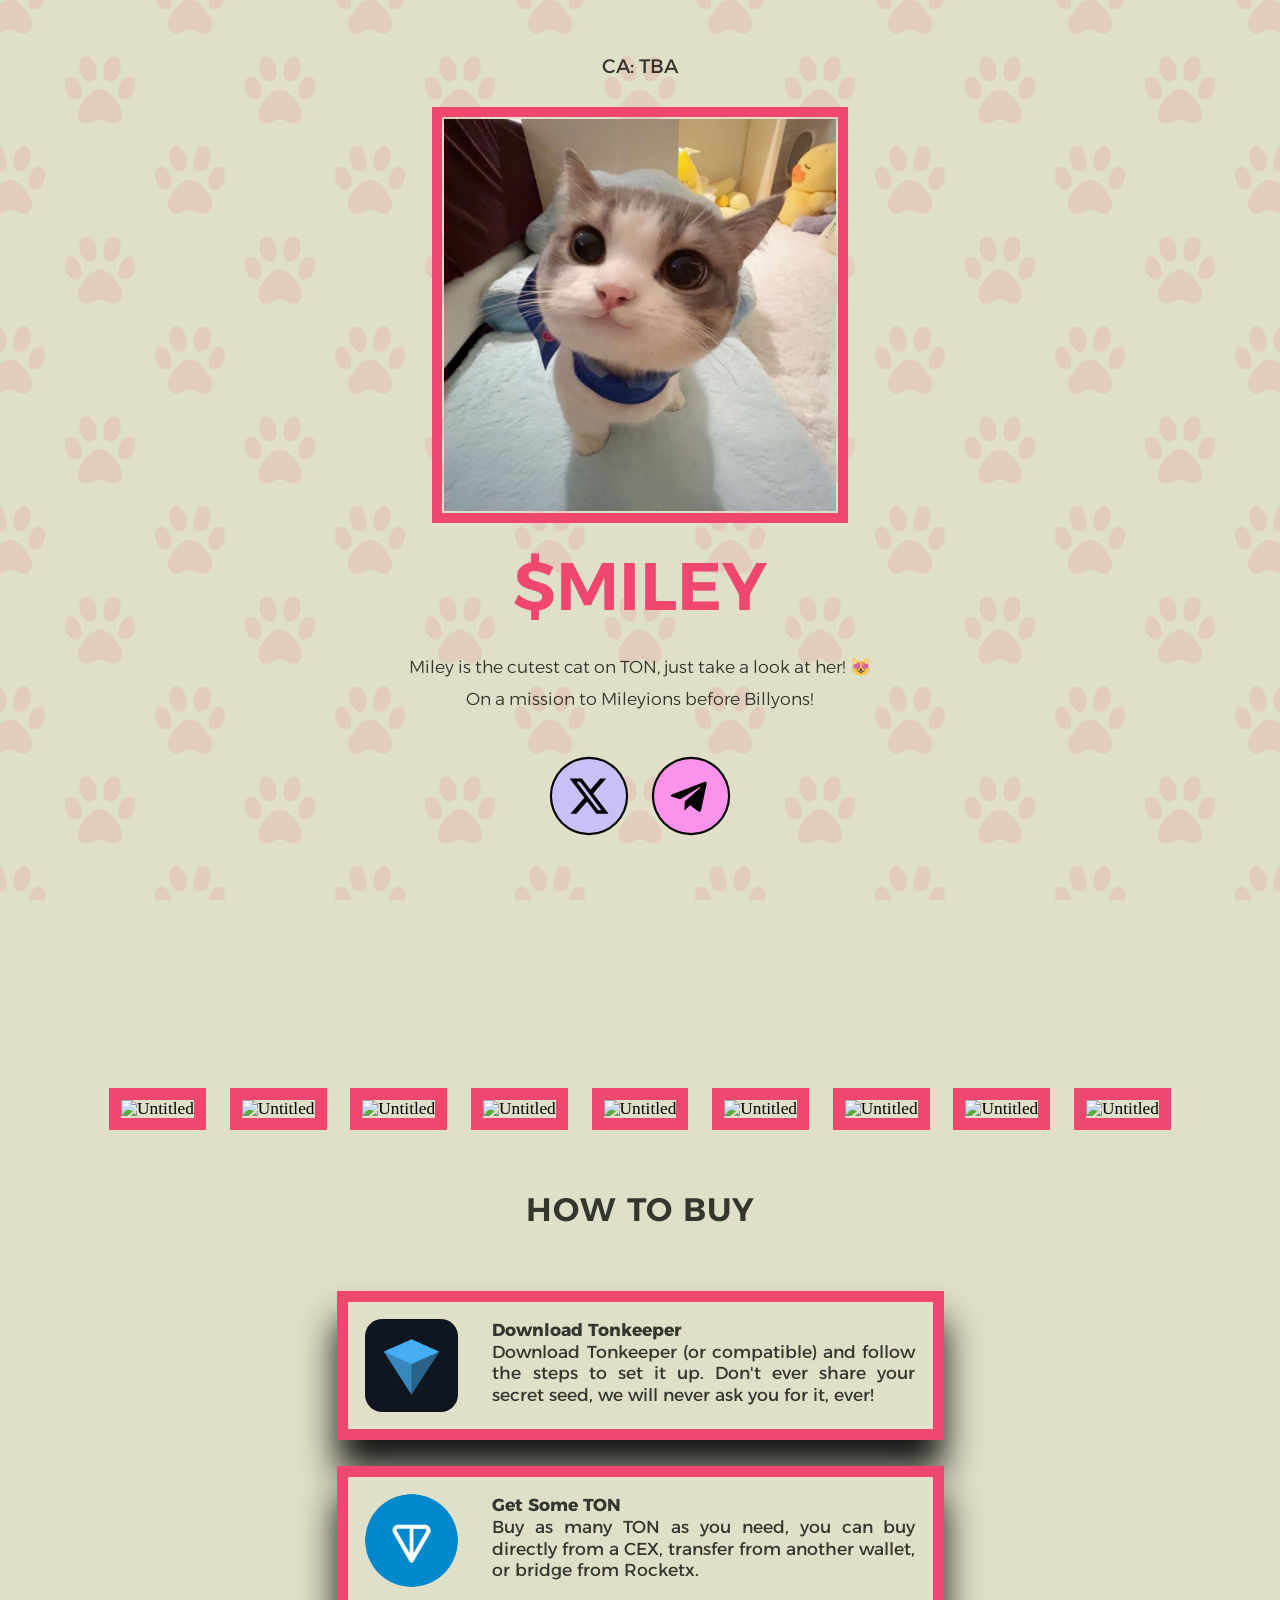
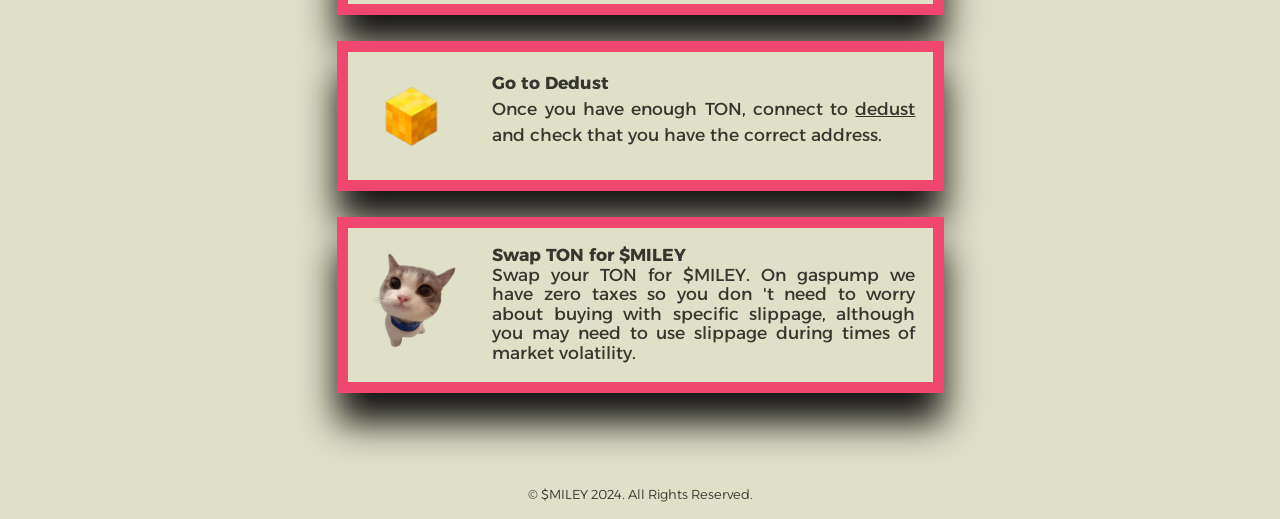
==== commit befbce5c: "minor fixes" ====
--- a/index.html
+++ b/index.html
@@ -10,13 +10,11 @@
         <meta property="og:title" content="miley"/>
         <meta property="og:type" content="website"/>
         <meta property="og:description" content="miley on TON is here!"/>
-        <meta property="og:image" content="https://mileycat.carrd.co/assets/images/card.jpg?v=308803d4"/>
-        <meta property="og:image:type" content="image/jpeg"/>
+        <meta property="og:image" content="https://mileycat.space/assets/images/base.png"/>
+        <meta property="og:image:type" content="image/png"/>
         <meta property="og:image:width" content="1280"/>
         <meta property="og:image:height" content="800"/>
-        <meta property="og:url" content="https://mileycat.carrd.co"/>
-        <meta property="twitter:card" content="summary_large_image"/>
-        <link rel="canonical" href="https://mileycat.carrd.co"/>
+        <meta property="og:url" content="https://mileycat.space"/>
         <link href="https://fonts.googleapis.com/css2?display=swap&family=Alexandria:ital,wght@0,300;0,400;0,600;0,700;0,900;1,300;1,400;1,600;1,700;1,900" rel="stylesheet" type="text/css"/>
         <style>
             html,body,div,span,applet,object,iframe,h1,h2,h3,h4,h5,h6,p,blockquote,pre,a,abbr,acronym,address,big,cite,code,del,dfn,em,img,ins,kbd,q,s,samp,small,strike,strong,sub,sup,tt,var,b,u,i,center,dl,dt,dd,ol,ul,li,fieldset,form,label,legend,table,caption,tbody,tfoot,thead,tr,th,td,article,aside,canvas,details,embed,figure,figcaption,footer,header,hgroup,menu,nav,output,ruby,section,summary,time,mark,audio,video {
@@ -2866,7 +2864,7 @@
                                     <p id="text05">
                                         <span class="p">
                                             <strong>Download Tonkeeper</strong>
-                                            <br/>Download Tonkeeper (or compatible) and follow the steps to set it up. Don &#39;t ever share your secret seed, we will never ask you for it, ever!
+                                            <br/>Download Tonkeeper (or compatible) and follow the steps to set it up. Don't ever share your secret seed, we will never ask you for it, ever!
                                         </span>
                                     </p>
                                 </div>
@@ -2886,8 +2884,8 @@
                                 <div>
                                     <p id="text08">
                                         <span class="p">
-                                            <strong>Get Some Ton</strong>
-                                            <br/>Buy as many Ton as you need, you can buy directly from a CEX, transfer from another wallet, or bridge from Rocketx.
+                                            <strong>Get Some TON</strong>
+                                            <br/>Buy as many TON as you need, you can buy directly from a CEX, transfer from another wallet, or bridge from Rocketx.
                                         </span>
                                     </p>
                                 </div>
